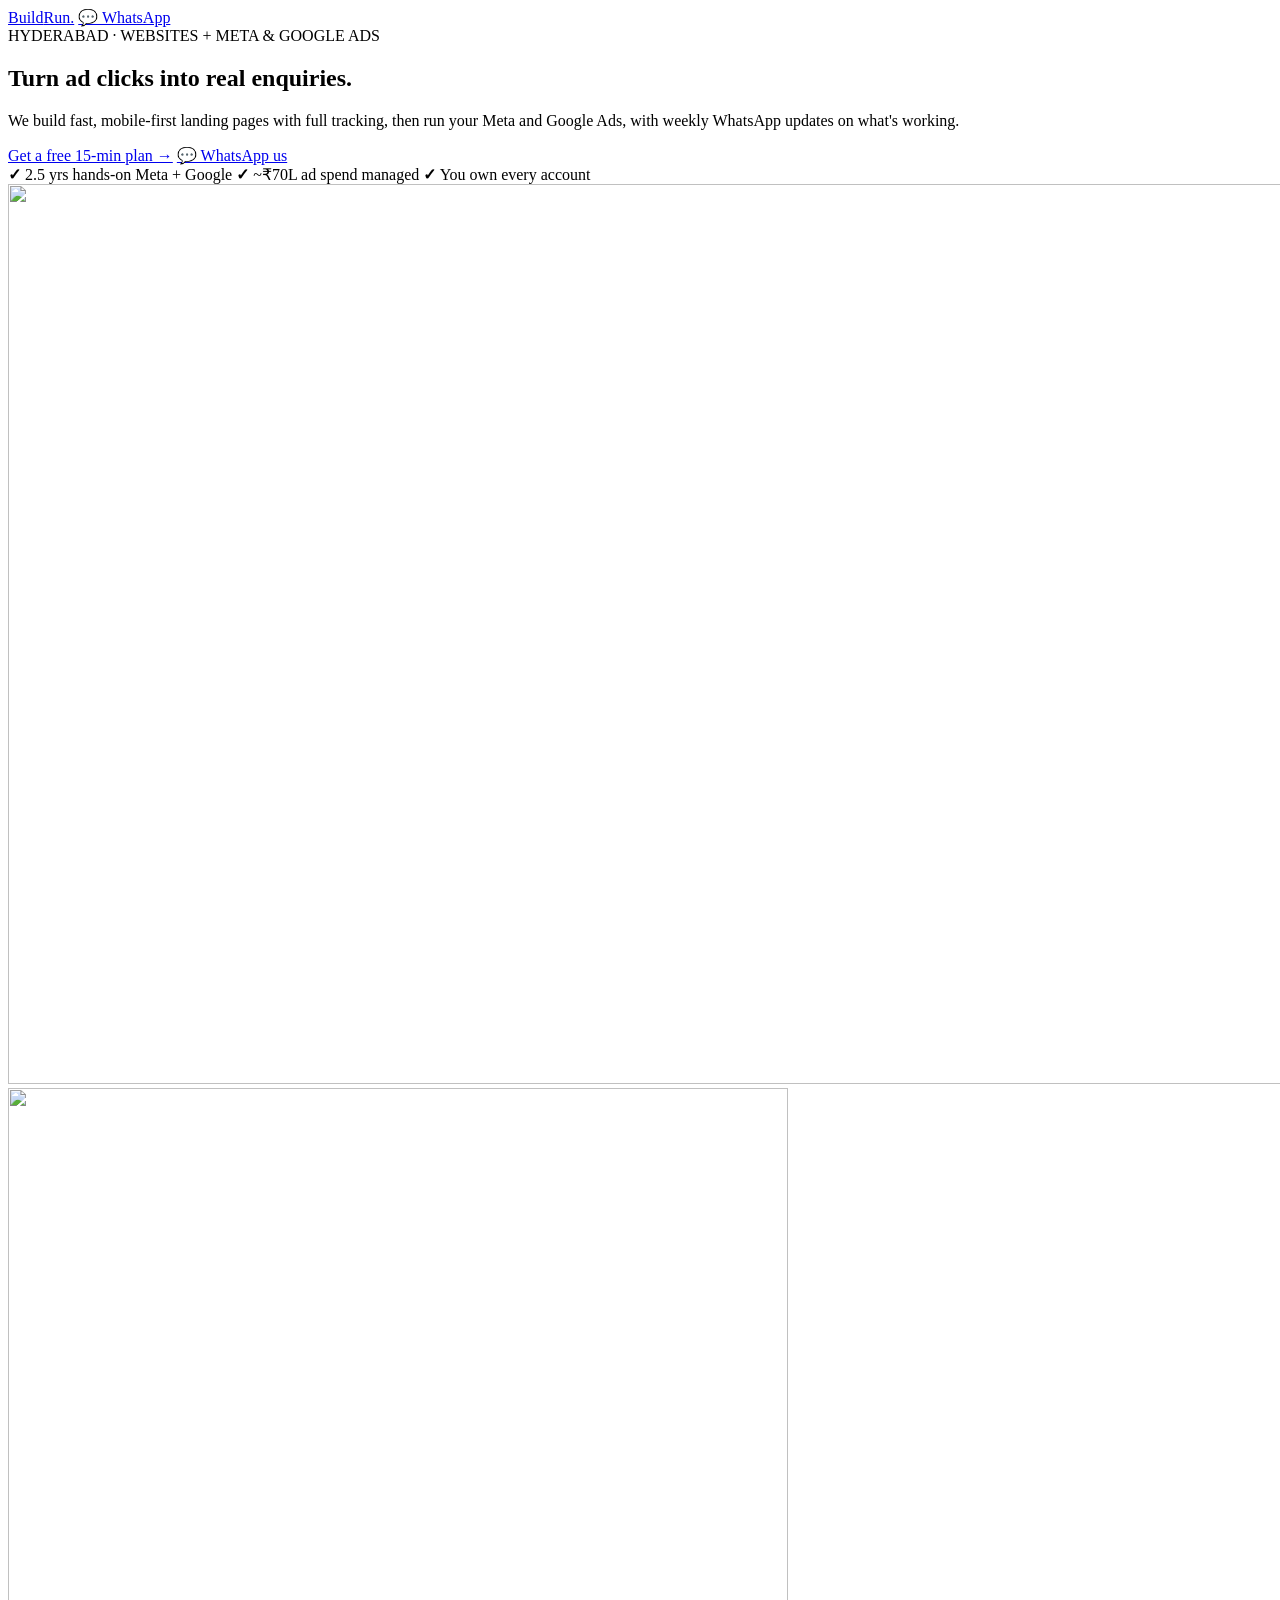
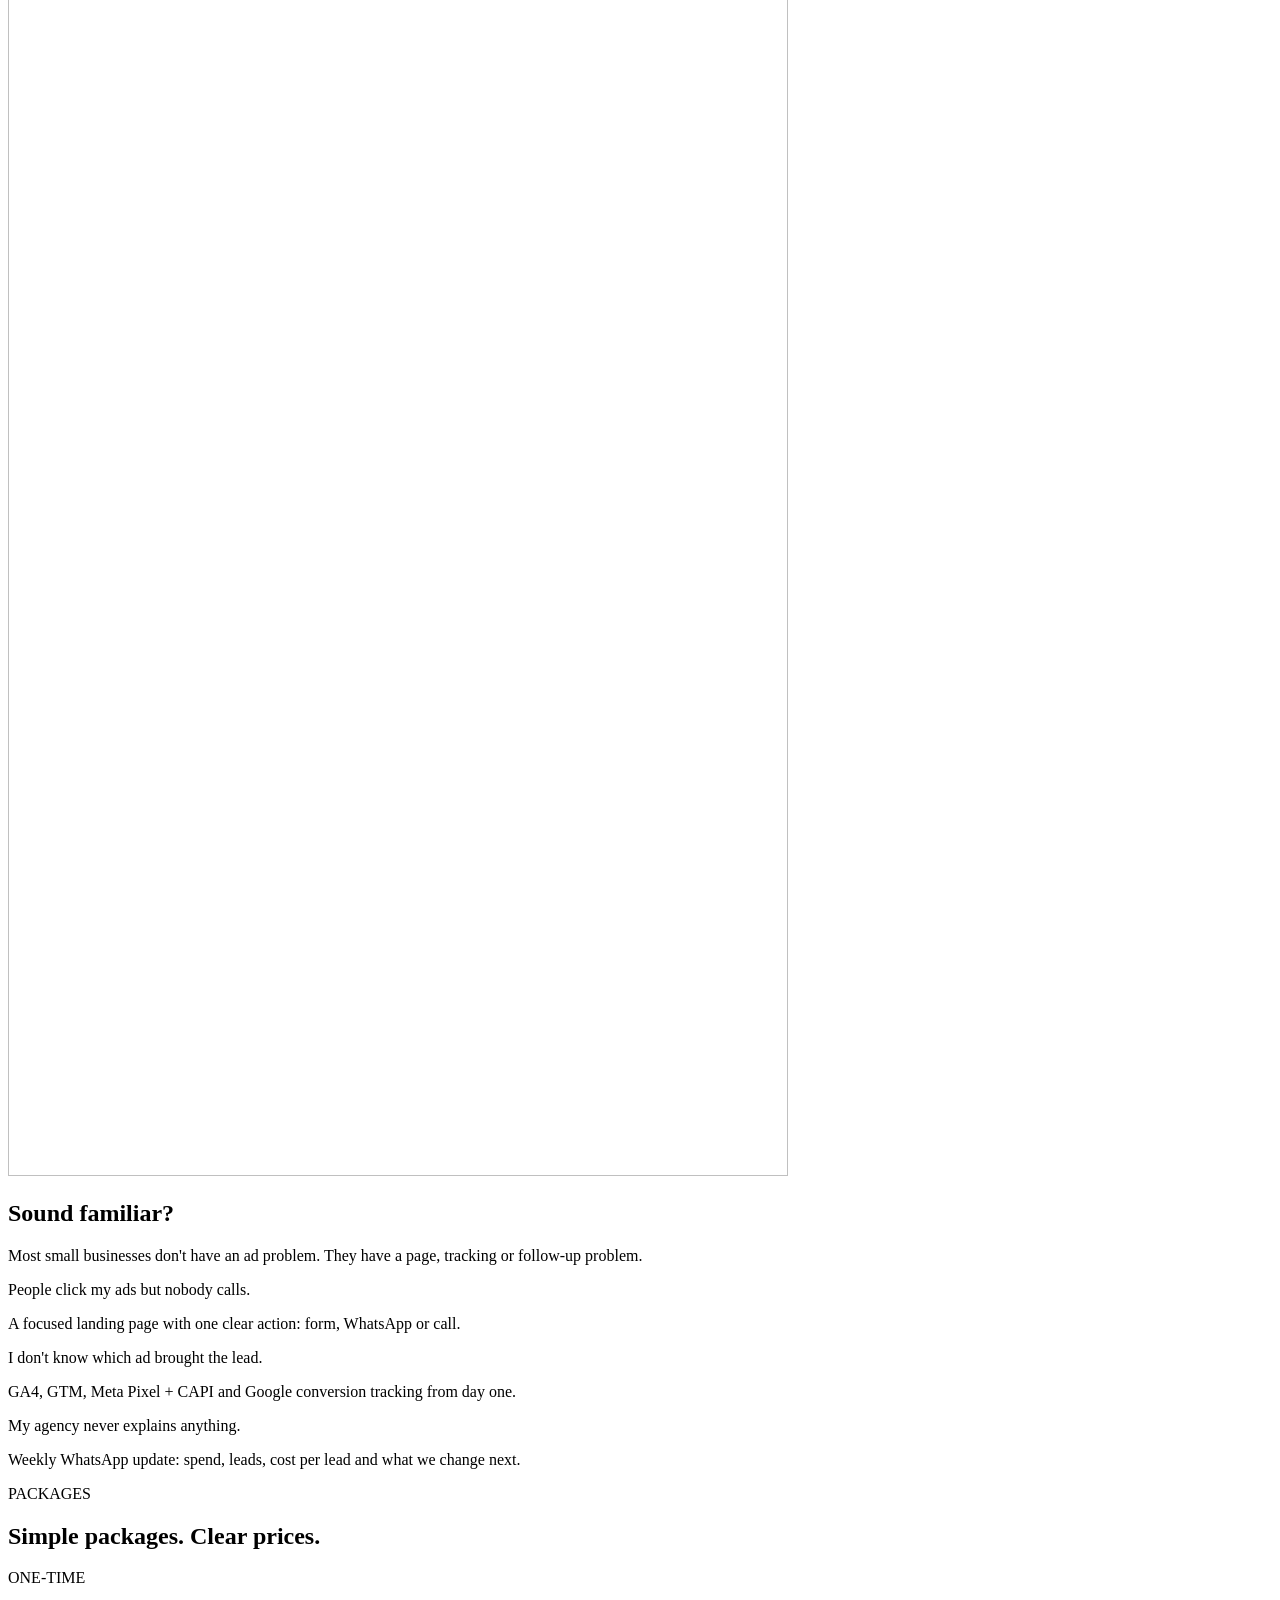
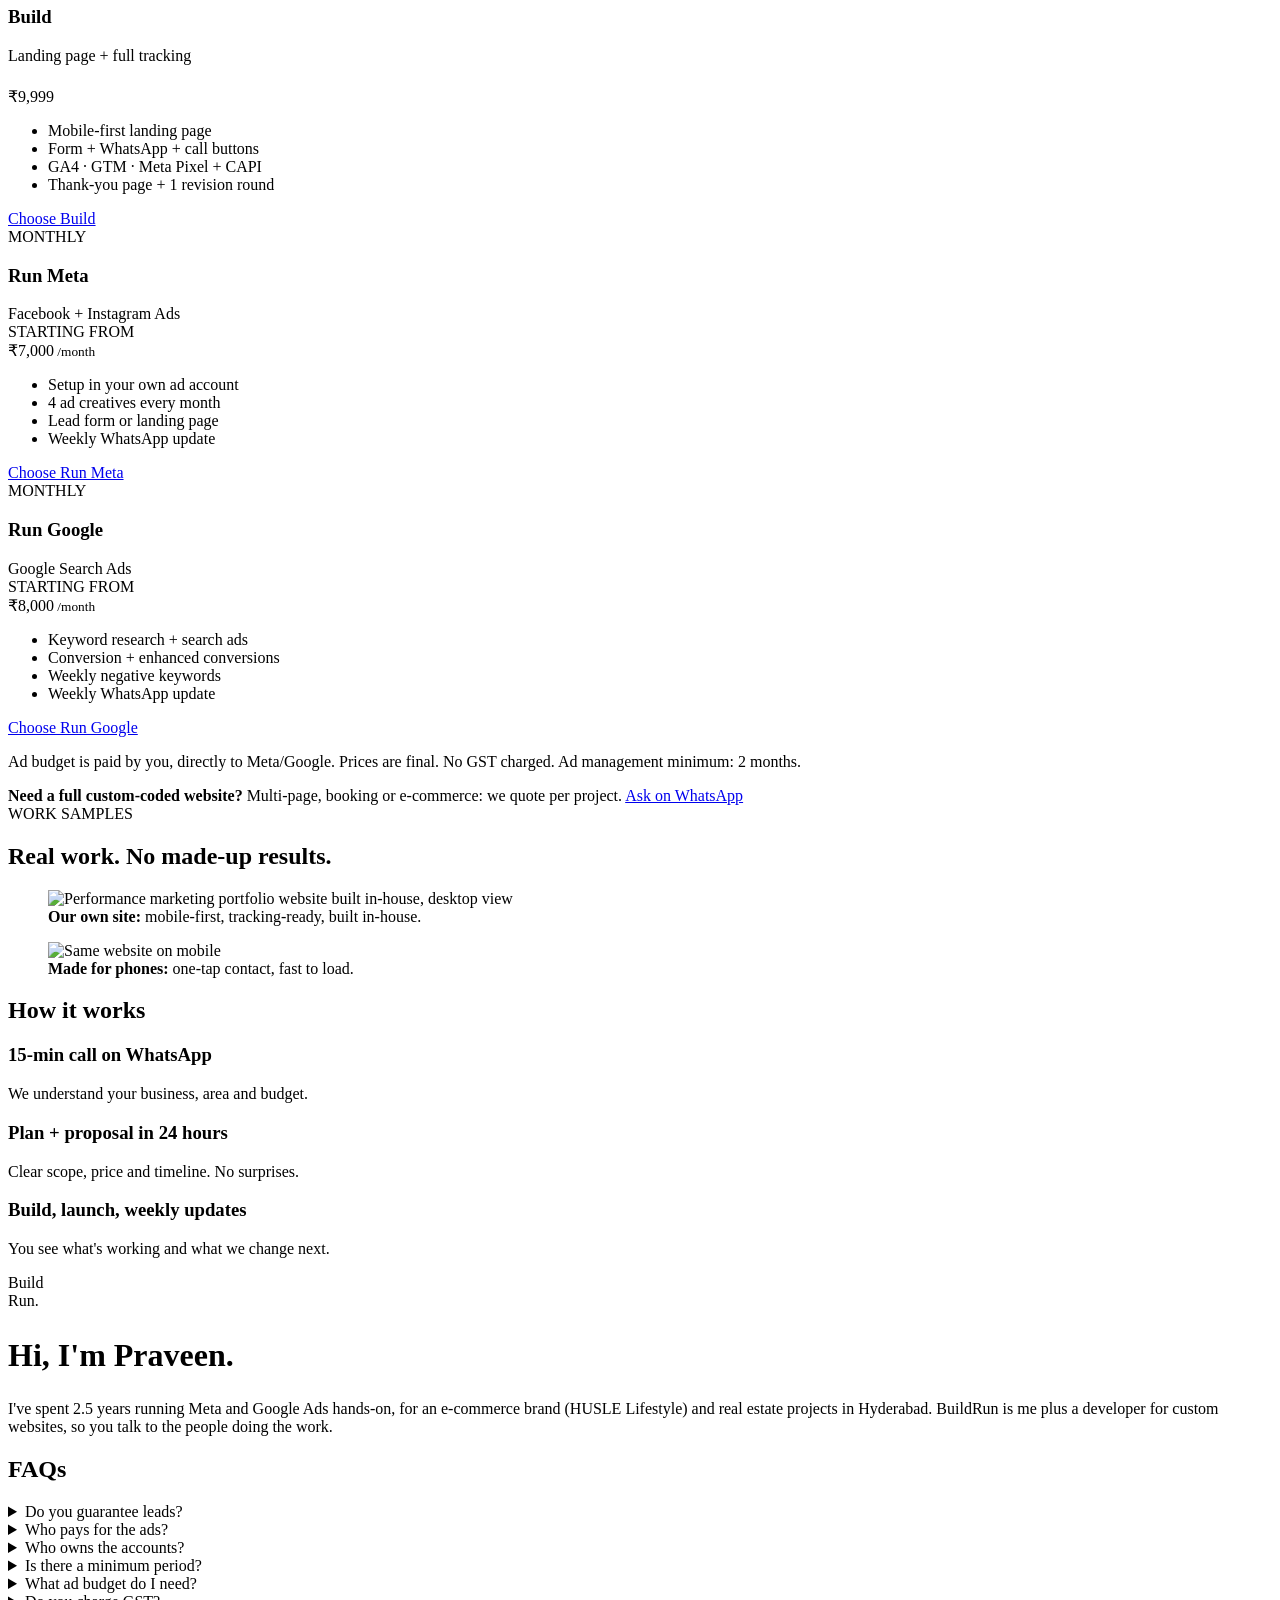
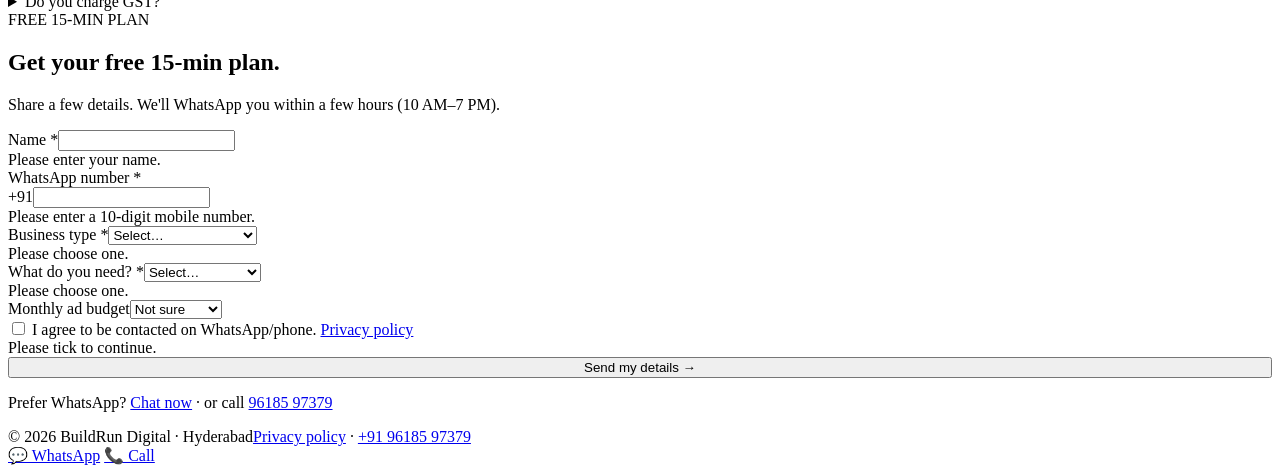
==== index.html @ 20721e87 "Add files via upload" ====
<!doctype html>
<html lang="en">
<head>
<meta charset="utf-8">
<meta name="viewport" content="width=device-width,initial-scale=1">
<title>BuildRun Digital | Landing Pages + Meta & Google Ads, Hyderabad</title>
<meta name="description" content="BuildRun Digital builds fast, mobile-first landing pages with full tracking and runs Meta & Google Ads for Hyderabad businesses. Clear prices, weekly WhatsApp updates.">
<link rel="canonical" href="https://buildrundigital.in/">
<meta property="og:title" content="BuildRun Digital: Turn ad clicks into real enquiries">
<meta property="og:description" content="Landing pages + Meta & Google Ads for Hyderabad businesses. Build ₹9,999 · Run Meta from ₹7,000/mo · Run Google from ₹8,000/mo.">
<meta property="og:image" content="https://buildrundigital.in/assets/og.jpg">
<meta property="og:type" content="website">
<link rel="icon" href="assets/icon-192.png">
<link rel="preconnect" href="https://fonts.googleapis.com"><link rel="preconnect" href="https://fonts.gstatic.com" crossorigin>
<link href="https://fonts.googleapis.com/css2?family=Archivo+Black&family=Inter:wght@400;500;600;700;800&display=swap" rel="stylesheet">
<link rel="stylesheet" href="assets/style.css">
<!-- STEP G: Google Tag Manager goes here (replace GTM-XXXXXXX) -->
<!--
<script>(function(w,d,s,l,i){w[l]=w[l]||[];w[l].push({'gtm.start':new Date().getTime(),event:'gtm.js'});var f=d.getElementsByTagName(s)[0],j=d.createElement(s),dl=l!='dataLayer'?'&l='+l:'';j.async=true;j.src='https://www.googletagmanager.com/gtm.js?id='+i+dl;f.parentNode.insertBefore(j,f);})(window,document,'script','dataLayer','GTM-XXXXXXX');</script>
-->
</head>
<body>
<!-- STEP G: GTM noscript goes here -->

<header><div class="wrap">
 <a class="logo" href="#top">Build<span>Run.</span></a>
 <a class="btn btn-wa btn-sm js-wa" data-loc="header" href="https://wa.me/919618597379?text=Hi%20BuildRun%2C%20I%27d%20like%20a%20free%2015-min%20plan%20for%20my%20business." target="_blank" rel="noopener">💬 WhatsApp</a>
</div></header>

<main id="top">
<!-- 1. HERO -->
<section class="hero"><div class="wrap hero-grid">
 <div>
  <span class="tag">HYDERABAD · WEBSITES + META &amp; GOOGLE ADS</span>
  <h1>Turn ad clicks into <span class="lime">real enquiries.</span></h1>
  <p class="lead">We build fast, mobile-first landing pages with full tracking, then run your Meta and Google Ads, with weekly WhatsApp updates on what's working.</p>
  <div class="ctas">
   <a class="btn btn-lime" href="#enquire">Get a free 15-min plan →</a>
   <a class="btn btn-wa js-wa" data-loc="hero" href="https://wa.me/919618597379?text=Hi%20BuildRun%2C%20I%27d%20like%20a%20free%2015-min%20plan%20for%20my%20business." target="_blank" rel="noopener">💬 WhatsApp us</a>
  </div>
  <div class="chips">
   <span class="chip"><b>✓</b> 2.5 yrs hands-on Meta + Google</span>
   <span class="chip"><b>✓</b> ~₹70L ad spend managed</span>
   <span class="chip"><b>✓</b> You own every account</span>
  </div>
 </div>
 <div class="mock" aria-hidden="true">
  <div class="laptop"><img src="assets/work-site-desktop.jpg" alt="" width="1440" height="900"></div><div class="base"></div>
  <div class="phone"><img src="assets/work-site-mobile.jpg" alt="" width="780" height="1688"></div>
 </div>
</div></section>

<!-- 2. PROBLEM → FIX -->
<section><div class="wrap">
 <h2>Sound familiar?</h2>
 <p class="lead">Most small businesses don't have an ad problem. They have a page, tracking or follow-up problem.</p>
 <div class="grid3">
  <div class="card"><p class="prob">People click my ads but nobody calls.</p><p class="fix">A focused landing page with one clear action: form, WhatsApp or call.</p></div>
  <div class="card"><p class="prob">I don't know which ad brought the lead.</p><p class="fix">GA4, GTM, Meta Pixel + CAPI and Google conversion tracking from day one.</p></div>
  <div class="card"><p class="prob">My agency never explains anything.</p><p class="fix">Weekly WhatsApp update: spend, leads, cost per lead and what we change next.</p></div>
 </div>
</div></section>

<!-- 3. PACKAGES -->
<section id="packages"><div class="wrap">
 <span class="tag">PACKAGES</span>
 <h2>Simple packages. <span class="lime">Clear prices.</span></h2>
 <div class="grid3">
  <div class="card pkg">
   <span class="k">ONE-TIME</span><h3>Build</h3><span class="sub">Landing page + full tracking</span>
   <div class="price" style="margin-top:22px">₹9,999</div>
   <ul><li>Mobile-first landing page</li><li>Form + WhatsApp + call buttons</li><li>GA4 · GTM · Meta Pixel + CAPI</li><li>Thank-you page + 1 revision round</li></ul>
   <a class="btn btn-ghost js-pick" data-service="Build" href="#enquire">Choose Build</a>
  </div>
  <div class="card pkg hot">
   <span class="k">MONTHLY</span><h3>Run Meta</h3><span class="sub">Facebook + Instagram Ads</span>
   <div class="from">STARTING FROM</div><div class="price">₹7,000<small> /month</small></div>
   <ul><li>Setup in your own ad account</li><li>4 ad creatives every month</li><li>Lead form or landing page</li><li>Weekly WhatsApp update</li></ul>
   <a class="btn btn-lime js-pick" data-service="Run Meta" href="#enquire">Choose Run Meta</a>
  </div>
  <div class="card pkg g">
   <span class="k">MONTHLY</span><h3>Run Google</h3><span class="sub">Google Search Ads</span>
   <div class="from">STARTING FROM</div><div class="price">₹8,000<small> /month</small></div>
   <ul><li>Keyword research + search ads</li><li>Conversion + enhanced conversions</li><li>Weekly negative keywords</li><li>Weekly WhatsApp update</li></ul>
   <a class="btn btn-ghost js-pick" data-service="Run Google" href="#enquire">Choose Run Google</a>
  </div>
 </div>
 <p class="note">Ad budget is paid by you, directly to Meta/Google. Prices are final. No GST charged. Ad management minimum: 2 months.</p>
 <div class="custom"><span><b>Need a full custom-coded website?</b> Multi-page, booking or e-commerce: we quote per project.</span>
  <a class="btn btn-ghost btn-sm js-wa" data-loc="custom" href="https://wa.me/919618597379?text=Hi%20BuildRun%2C%20I%20need%20a%20quote%20for%20a%20custom%20website." target="_blank" rel="noopener">Ask on WhatsApp</a></div>
</div></section>

<!-- 4. WORK -->
<section id="work"><div class="wrap">
 <span class="tag">WORK SAMPLES</span>
 <h2>Real work. <span class="lime">No made-up results.</span></h2>
 <div class="work">
  <figure><img src="assets/work-site-desktop.jpg" alt="Performance marketing portfolio website built in-house, desktop view" width="1440" height="900" loading="lazy"><figcaption><b>Our own site:</b> mobile-first, tracking-ready, built in-house.</figcaption></figure>
  <figure><img src="assets/work-site-mobile.jpg" alt="Same website on mobile" width="780" height="1688" loading="lazy" style="max-height:520px;object-fit:cover;object-position:top"><figcaption><b>Made for phones:</b> one-tap contact, fast to load.</figcaption></figure>
 </div>
 <!-- ADD LATER: friend's website mockups + redacted HUSLE / real estate ad screenshots -->
</div></section>

<!-- 5. HOW IT WORKS -->
<section><div class="wrap">
 <h2>How it works</h2>
 <div class="steps">
  <div class="step"><h3>15-min call on WhatsApp</h3><p>We understand your business, area and budget.</p></div>
  <div class="step"><h3>Plan + proposal in 24 hours</h3><p>Clear scope, price and timeline. No surprises.</p></div>
  <div class="step"><h3>Build, launch, weekly updates</h3><p>You see what's working and what we change next.</p></div>
 </div>
</div></section>

<!-- 6. ABOUT -->
<section><div class="wrap about">
 <div class="avatar">Build<br><span>Run.</span></div><!-- REPLACE with founder photo when ready -->
 <div>
  <h2 style="font-size:32px">Hi, I'm Praveen.</h2>
  <p class="lead">I've spent 2.5 years running Meta and Google Ads hands-on, for an e-commerce brand (HUSLE Lifestyle) and real estate projects in Hyderabad. BuildRun is me plus a developer for custom websites, so you talk to the people doing the work.</p>
 </div>
</div></section>

<!-- 7. FAQ -->
<section id="faq"><div class="wrap" style="max-width:820px">
 <h2>FAQs</h2>
 <details><summary>Do you guarantee leads?</summary><p>No. Nobody honestly can. We set things up properly, test, and show you real numbers every week.</p></details>
 <details><summary>Who pays for the ads?</summary><p>You pay Meta/Google directly from your own ad account. Our fee is separate.</p></details>
 <details><summary>Who owns the accounts?</summary><p>You do: the ad account, pixel, GA4 and domain. We get partner access only.</p></details>
 <details><summary>Is there a minimum period?</summary><p>2 months for ad management. The first 2–3 weeks are a learning and testing phase.</p></details>
 <details><summary>What ad budget do I need?</summary><p>A suggested starting point is ₹15,000/month for Meta and ₹20,000/month for Google. We'll suggest a budget for your area on the call.</p></details>
 <details><summary>Do you charge GST?</summary><p>No. Prices are final.</p></details>
</div></section>

<!-- 8. FORM -->
<section id="enquire"><div class="wrap formwrap">
 <div>
  <span class="tag">FREE 15-MIN PLAN</span>
  <h2>Get your free <span class="lime">15-min plan.</span></h2>
  <p class="lead">Share a few details. We'll WhatsApp you within a few hours (10 AM–7 PM).</p>
 </div>
 <form class="formbox" id="leadForm" novalidate>
  <div class="fg"><label for="name">Name *</label><input id="name" name="name" autocomplete="name" required><div class="err">Please enter your name.</div></div>
  <div class="fg"><label for="phone">WhatsApp number *</label><div class="ph"><span>+91</span><input id="phone" name="phone" inputmode="numeric" autocomplete="tel-national" maxlength="10" required></div><div class="err">Please enter a 10-digit mobile number.</div></div>
  <div class="fg"><label for="business">Business type *</label><select id="business" name="business" required>
   <option value="">Select…</option><option>Real estate</option><option>Clinic / Healthcare</option><option>Restaurant / Café</option><option>Education / Coaching</option><option>Salon / Spa</option><option>Retail / E-commerce</option><option>Other</option></select><div class="err">Please choose one.</div></div>
  <div class="fg"><label for="service">What do you need? *</label><select id="service" name="service" required>
   <option value="">Select…</option><option>Build</option><option>Run Meta</option><option>Run Google</option><option>Custom website</option><option>Not sure</option></select><div class="err">Please choose one.</div></div>
  <div class="fg"><label for="budget">Monthly ad budget</label><select id="budget" name="budget">
   <option>Not sure</option><option>Under ₹15k</option><option>₹15k–30k</option><option>₹30k+</option></select></div>
  <div class="fg"><label class="consent"><input type="checkbox" id="consent" name="consent" required> I agree to be contacted on WhatsApp/phone. <a href="privacy-policy/">Privacy policy</a></label><div class="err">Please tick to continue.</div></div>
  <input type="hidden" name="utm_source"><input type="hidden" name="utm_medium"><input type="hidden" name="utm_campaign"><input type="hidden" name="utm_content"><input type="hidden" name="utm_term"><input type="hidden" name="gclid"><input type="hidden" name="fbclid"><input type="hidden" name="page">
  <input type="text" name="website" tabindex="-1" autocomplete="off" style="position:absolute;left:-9999px" aria-hidden="true"><!-- spam trap -->
  <button class="btn btn-lime" type="submit" style="width:100%">Send my details →</button>
  <p class="alt">Prefer WhatsApp? <a class="js-wa" data-loc="form" href="https://wa.me/919618597379?text=Hi%20BuildRun%2C%20I%27d%20like%20a%20free%2015-min%20plan%20for%20my%20business." target="_blank" rel="noopener">Chat now</a> · or call <a class="js-call" data-loc="form" href="tel:+919618597379">96185 97379</a></p>
 </form>
</div></section>
</main>

<footer><div class="wrap"><span>© 2026 BuildRun Digital · Hyderabad</span><span><a href="privacy-policy/">Privacy policy</a> · <a class="js-call" data-loc="footer" href="tel:+919618597379">+91 96185 97379</a></span></div></footer>

<div class="mbar">
 <a class="btn btn-wa js-wa" data-loc="sticky" href="https://wa.me/919618597379?text=Hi%20BuildRun%2C%20I%27d%20like%20a%20free%2015-min%20plan%20for%20my%20business." target="_blank" rel="noopener">💬 WhatsApp</a>
 <a class="btn btn-lime js-call" data-loc="sticky" href="tel:+919618597379">📞 Call</a>
</div>

<script>
// Paste the Google Apps Script web app URL here (see SETUP.md, part 2)
window.LEAD_ENDPOINT = "https://script.google.com/macros/s/AKfycbw1TQQOhSPXtGVyYWQDcDoe4ScrxAh5ZcqU63MBVeZ1H2usxKY_GWOc2KyDvNOVzh86ZQ/exec";
</script>
<script src="assets/main.js"></script>
</body>
</html>
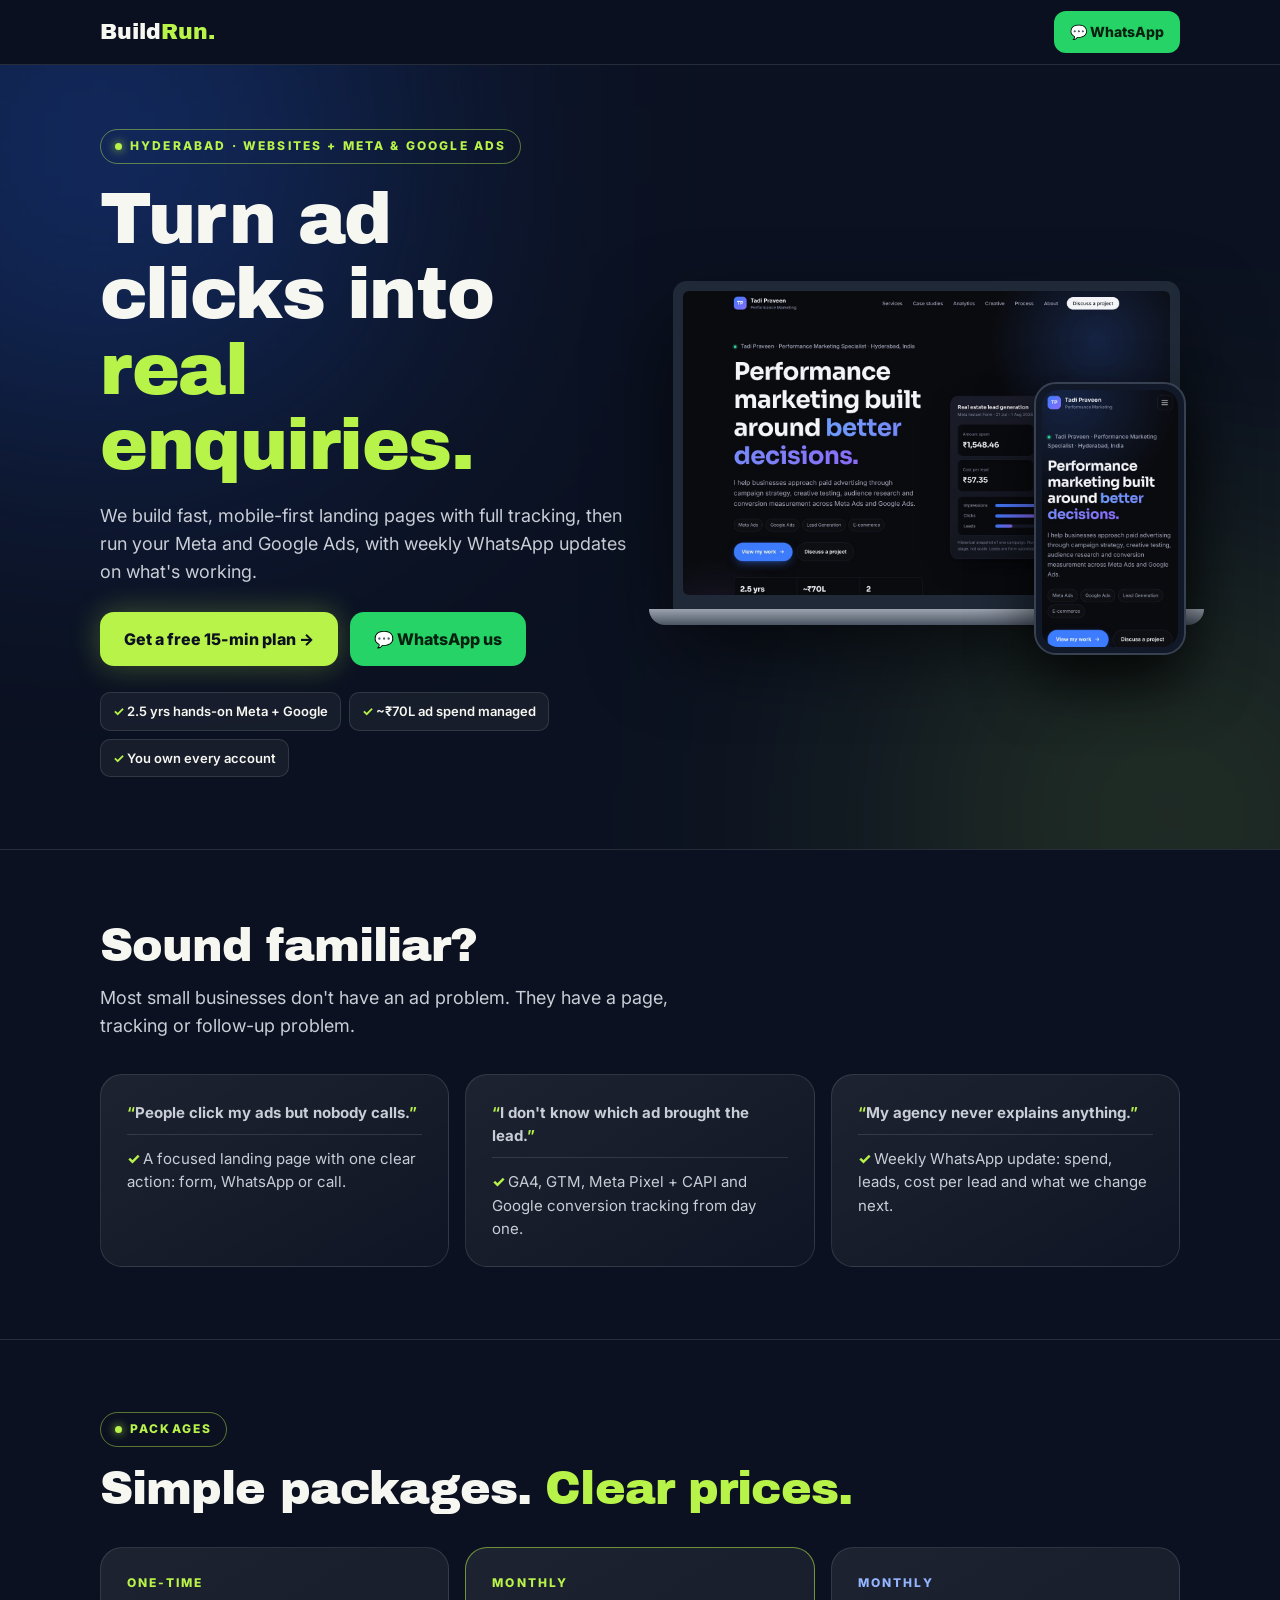
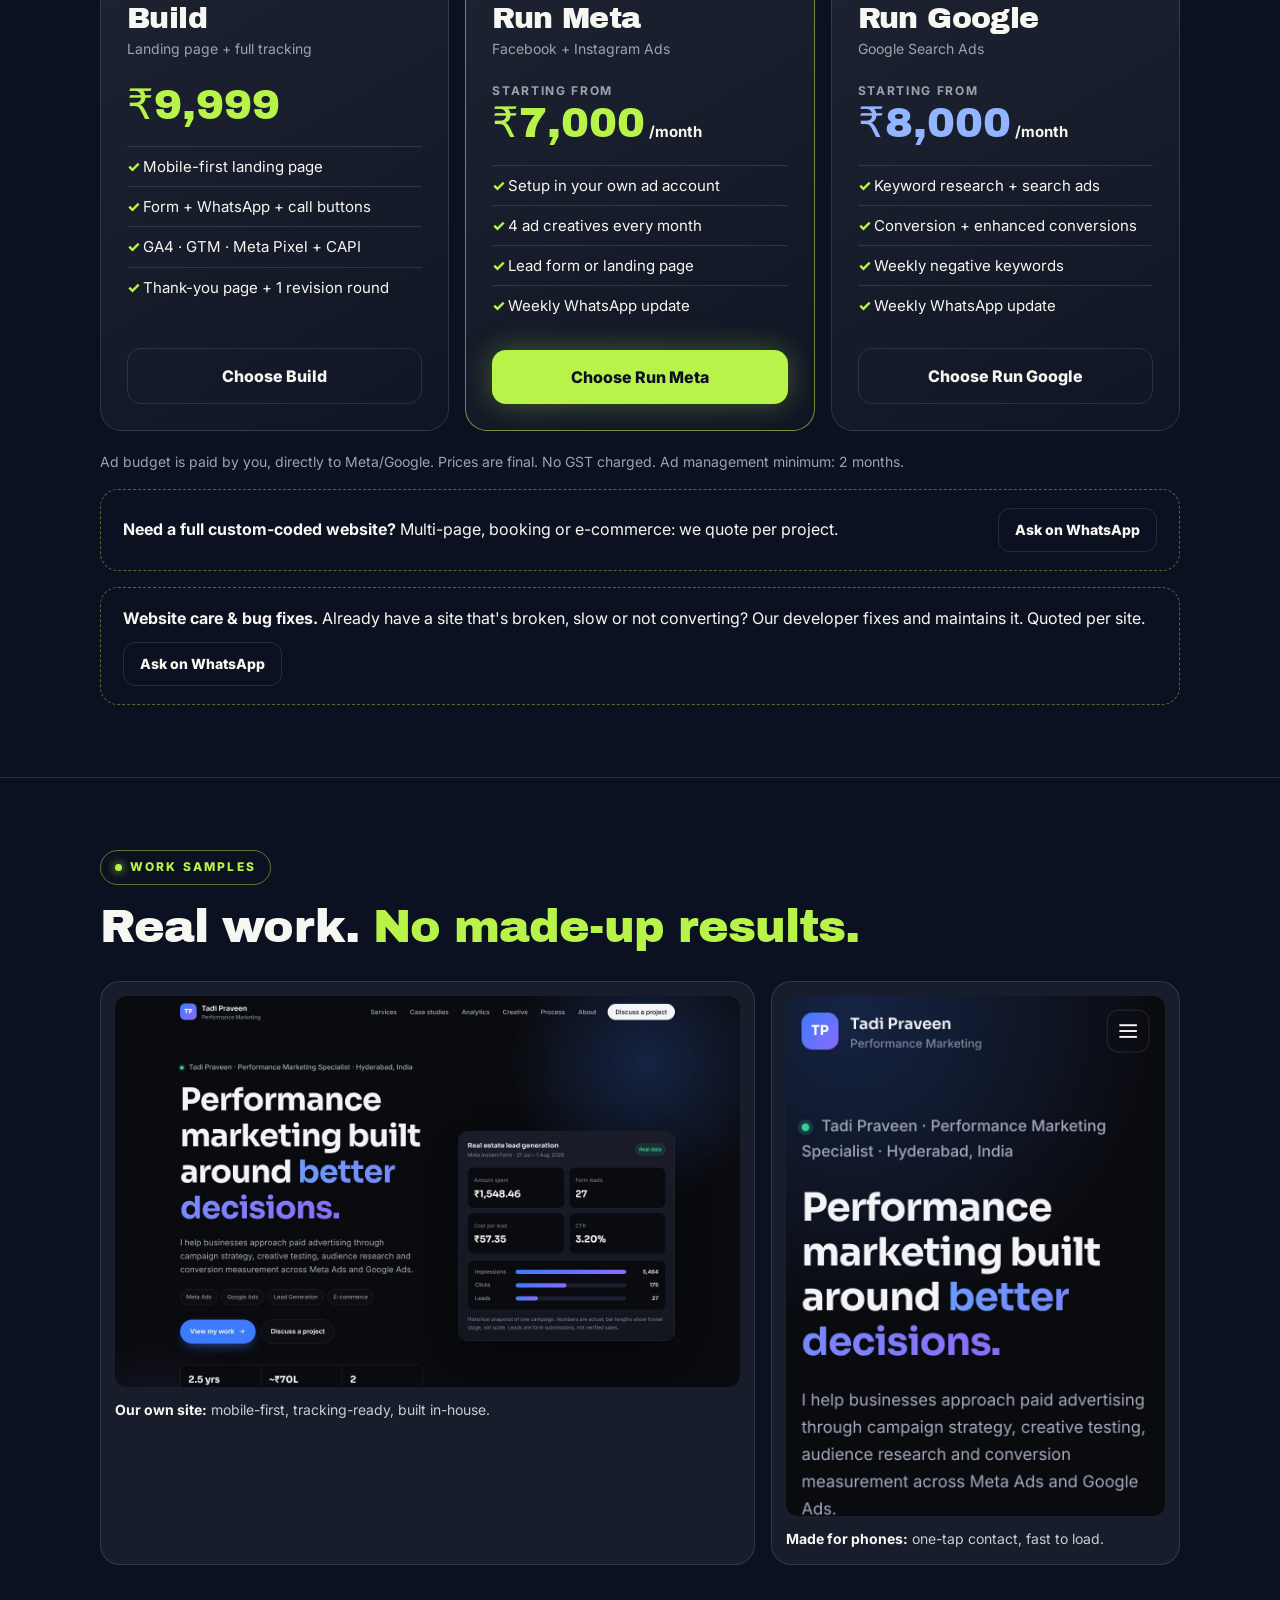
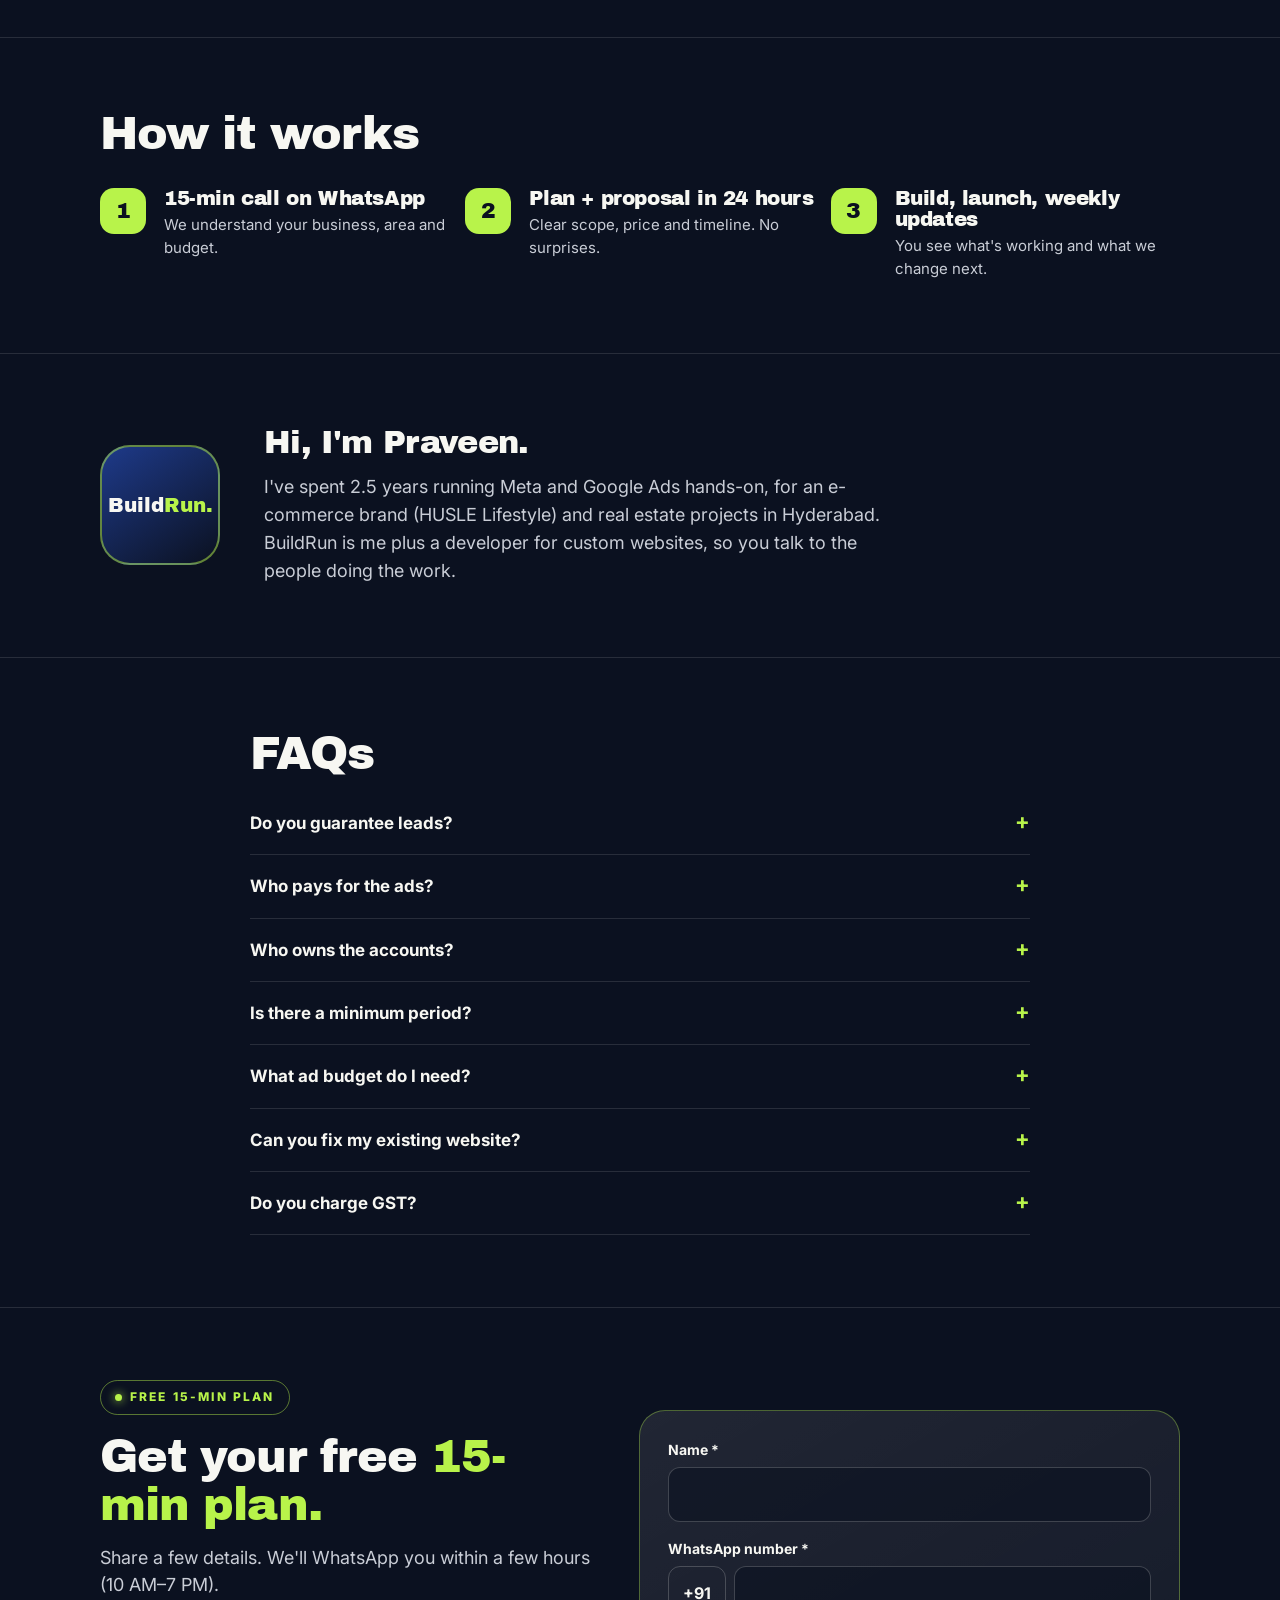
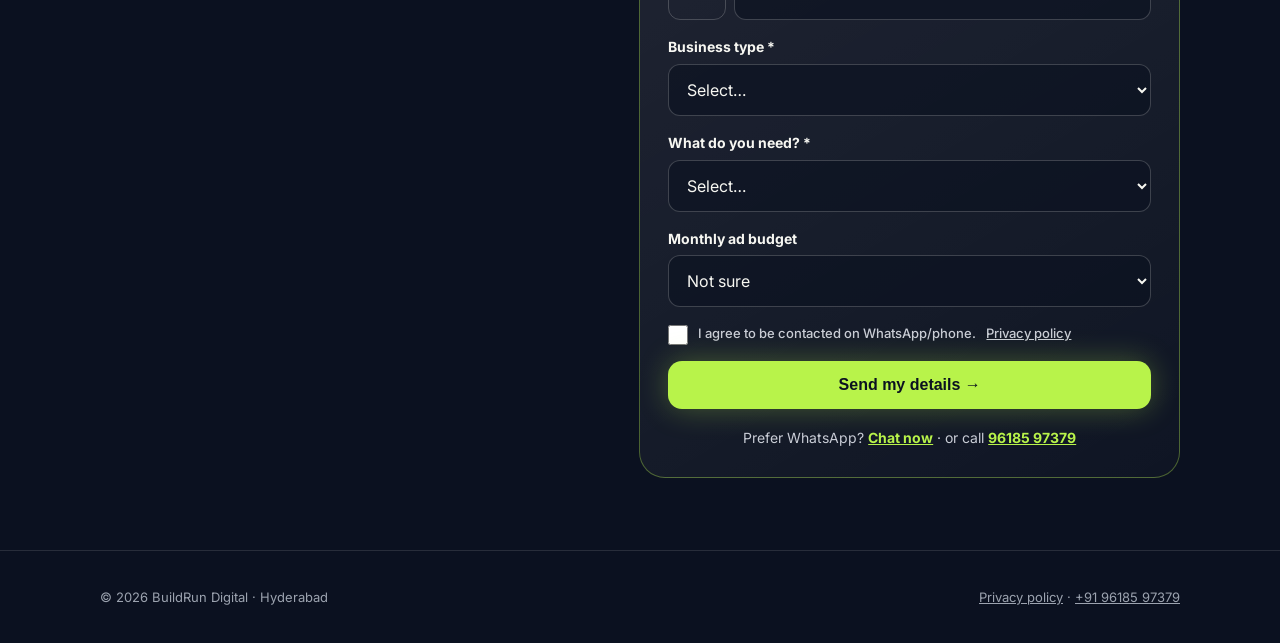
==== commit 237a1ed9: "Add website care & bug fixes service Co-Authored-By: Claude Opus 5.5 <noreply@anthropic.com> Claude-" ====
--- a/index.html
+++ b/index.html
@@ -88,6 +88,8 @@
  <p class="note">Ad budget is paid by you, directly to Meta/Google. Prices are final. No GST charged. Ad management minimum: 2 months.</p>
  <div class="custom"><span><b>Need a full custom-coded website?</b> Multi-page, booking or e-commerce: we quote per project.</span>
   <a class="btn btn-ghost btn-sm js-wa" data-loc="custom" href="https://wa.me/919618597379?text=Hi%20BuildRun%2C%20I%20need%20a%20quote%20for%20a%20custom%20website." target="_blank" rel="noopener">Ask on WhatsApp</a></div>
+ <div class="custom"><span><b>Website care &amp; bug fixes.</b> Already have a site that's broken, slow or not converting? Our developer fixes and maintains it. Quoted per site.</span>
+  <a class="btn btn-ghost btn-sm js-wa" data-loc="website_care" href="https://wa.me/919618597379?text=Hi%20BuildRun%2C%20I%20need%20help%20fixing%20my%20website." target="_blank" rel="noopener">Ask on WhatsApp</a></div>
 </div></section>
 
 <!-- 4. WORK -->
@@ -128,6 +130,7 @@
  <details><summary>Who owns the accounts?</summary><p>You do: the ad account, pixel, GA4 and domain. We get partner access only.</p></details>
  <details><summary>Is there a minimum period?</summary><p>2 months for ad management. The first 2–3 weeks are a learning and testing phase.</p></details>
  <details><summary>What ad budget do I need?</summary><p>A suggested starting point is ₹15,000/month for Meta and ₹20,000/month for Google. We'll suggest a budget for your area on the call.</p></details>
+ <details><summary>Can you fix my existing website?</summary><p>Yes. Our developer handles bug fixes and ongoing maintenance, including for an e-commerce store we work with. Share your site link on WhatsApp and we'll quote.</p></details>
  <details><summary>Do you charge GST?</summary><p>No. Prices are final.</p></details>
 </div></section>
 
@@ -144,7 +147,7 @@
   <div class="fg"><label for="business">Business type *</label><select id="business" name="business" required>
    <option value="">Select…</option><option>Real estate</option><option>Clinic / Healthcare</option><option>Restaurant / Café</option><option>Education / Coaching</option><option>Salon / Spa</option><option>Retail / E-commerce</option><option>Other</option></select><div class="err">Please choose one.</div></div>
   <div class="fg"><label for="service">What do you need? *</label><select id="service" name="service" required>
-   <option value="">Select…</option><option>Build</option><option>Run Meta</option><option>Run Google</option><option>Custom website</option><option>Not sure</option></select><div class="err">Please choose one.</div></div>
+   <option value="">Select…</option><option>Build</option><option>Run Meta</option><option>Run Google</option><option>Custom website</option><option>Website care / bug fixes</option><option>Not sure</option></select><div class="err">Please choose one.</div></div>
   <div class="fg"><label for="budget">Monthly ad budget</label><select id="budget" name="budget">
    <option>Not sure</option><option>Under ₹15k</option><option>₹15k–30k</option><option>₹30k+</option></select></div>
   <div class="fg"><label class="consent"><input type="checkbox" id="consent" name="consent" required> I agree to be contacted on WhatsApp/phone. <a href="privacy-policy/">Privacy policy</a></label><div class="err">Please tick to continue.</div></div>
--- a/assets/style.css
+++ b/assets/style.css
@@ -0,0 +1,116 @@
+:root{--ink:#0B1120;--ink2:#111827;--lime:#B8F34A;--blue:#2563EB;--off:#F7F7F2;--mut:#9CA3AF;--line:rgba(247,247,242,.12);--card:rgba(255,255,255,.05)}
+*{margin:0;padding:0;box-sizing:border-box}
+html{scroll-behavior:smooth}
+body{font-family:Inter,system-ui,sans-serif;background:var(--ink);color:var(--off);line-height:1.55;-webkit-font-smoothing:antialiased}
+a{color:inherit}
+img{max-width:100%;height:auto;display:block}
+.wrap{max-width:1120px;margin:0 auto;padding:0 20px}
+h1,h2,h3{font-family:'Archivo Black',Inter,sans-serif;letter-spacing:-.02em;line-height:1.05;font-weight:400}
+h2{font-size:clamp(30px,5vw,46px);margin-bottom:14px}
+.lead{color:#C9CDD6;font-size:18px;max-width:640px}
+.lime{color:var(--lime)}
+section{padding:72px 0;border-top:1px solid var(--line)}
+.tag{display:inline-flex;align-items:center;gap:8px;font-size:12px;font-weight:800;letter-spacing:.18em;color:var(--lime);border:1.5px solid rgba(184,243,74,.45);padding:7px 14px;border-radius:40px;margin-bottom:18px}
+.tag:before{content:"";width:7px;height:7px;border-radius:50%;background:var(--lime);box-shadow:0 0 10px var(--lime)}
+/* header */
+header{position:sticky;top:0;z-index:20;background:rgba(11,17,32,.85);backdrop-filter:blur(12px);border-bottom:1px solid var(--line)}
+header .wrap{display:flex;justify-content:space-between;align-items:center;height:64px}
+.logo{font-family:'Archivo Black';font-size:22px;text-decoration:none}.logo span{color:var(--lime)}
+/* buttons */
+.btn{display:inline-flex;align-items:center;justify-content:center;gap:8px;font-weight:800;font-size:16px;padding:15px 24px;border-radius:14px;text-decoration:none;border:0;cursor:pointer;transition:transform .15s}
+.btn:hover{transform:translateY(-2px)}
+.btn-lime{background:var(--lime);color:var(--ink);box-shadow:0 0 30px rgba(184,243,74,.3)}
+.btn-wa{background:#25D366;color:#06210f}
+.btn-ghost{background:transparent;color:var(--off);border:1.5px solid var(--line)}
+.btn-sm{padding:10px 16px;font-size:14px;border-radius:12px}
+/* hero */
+.hero{padding:64px 0 72px;border:0;position:relative;overflow:hidden}
+.hero:before{content:"";position:absolute;width:520px;height:520px;left:-160px;top:-180px;background:var(--blue);filter:blur(140px);opacity:.35;z-index:-1}
+.hero:after{content:"";position:absolute;width:460px;height:460px;right:-120px;bottom:-200px;background:var(--lime);filter:blur(150px);opacity:.18;z-index:-1}
+.hero-grid{display:grid;gap:40px;align-items:center}
+.hero h1{font-size:clamp(40px,8vw,72px)}
+.hero .lead{margin:18px 0 26px}
+.ctas{display:flex;flex-wrap:wrap;gap:12px}
+.chips{display:flex;flex-wrap:wrap;gap:8px;margin-top:26px}
+.chip{font-size:13px;font-weight:600;padding:8px 12px;border-radius:10px;background:var(--card);border:1px solid var(--line)}
+.chip b{color:var(--lime)}
+.mock{position:relative}
+.laptop{border-radius:14px 14px 0 0;background:#1F2937;padding:10px 10px 14px;box-shadow:0 40px 80px rgba(0,0,0,.6)}
+.laptop img{border-radius:6px}
+.base{height:16px;background:linear-gradient(#9CA3AF,#4B5563);border-radius:0 0 18px 18px;margin:0 -24px}
+.phone{position:absolute;right:-6px;bottom:-30px;width:30%;border-radius:22px;background:#111827;padding:6px;border:2px solid #374151;box-shadow:0 30px 60px rgba(0,0,0,.7)}
+.phone img{border-radius:16px;aspect-ratio:9/17;object-fit:cover;object-position:top}
+/* cards */
+.grid3{display:grid;gap:16px;margin-top:34px}
+.card{background:linear-gradient(150deg,rgba(255,255,255,.08),rgba(255,255,255,.02));border:1px solid var(--line);border-radius:22px;padding:26px}
+.card h3{font-size:22px;margin-bottom:8px}
+.card p{color:#C9CDD6;font-size:15px}
+.prob{font-weight:700;font-size:17px;margin-bottom:10px}
+.prob:before{content:"“";color:var(--lime)}
+.prob:after{content:"”";color:var(--lime)}
+.fix{font-size:15px;color:#C9CDD6;border-top:1px solid var(--line);padding-top:12px}
+.fix:before{content:"✓ ";color:var(--lime);font-weight:800}
+/* packages */
+.pkg{display:flex;flex-direction:column}
+.pkg .k{font-size:12px;font-weight:800;letter-spacing:.18em;color:var(--lime)}
+.pkg h3{font-size:30px;margin:10px 0 4px}
+.pkg .sub{color:var(--mut);font-size:14px}
+.pkg .from{font-size:12px;font-weight:700;letter-spacing:.14em;color:var(--mut);margin-top:22px}
+.pkg .price{font-family:'Archivo Black';font-size:42px;color:var(--lime);line-height:1.1}
+.pkg .price small{font-family:Inter;font-weight:700;font-size:15px;color:var(--off)}
+.pkg ul{list-style:none;margin:18px 0 22px;flex:1}
+.pkg li{font-size:15px;padding:8px 0;border-top:1px solid var(--line)}
+.pkg li:before{content:"✓ ";color:var(--lime);font-weight:800}
+.pkg.hot{border-color:rgba(184,243,74,.55)}
+.pkg.g .price,.pkg.g .k{color:#93B4FF}
+.note{margin-top:20px;color:var(--mut);font-size:14px}
+.custom{margin-top:16px;display:flex;flex-wrap:wrap;gap:12px;align-items:center;justify-content:space-between;padding:18px 22px;border-radius:18px;border:1px dashed rgba(184,243,74,.4)}
+/* work */
+.work{display:grid;gap:16px;margin-top:30px}
+.work figure{background:var(--card);border:1px solid var(--line);border-radius:20px;padding:14px}
+.work img{border-radius:12px}
+.work figcaption{font-size:14px;color:#C9CDD6;margin-top:12px}
+.work figcaption b{color:var(--off)}
+/* steps */
+.steps{display:grid;gap:16px;margin-top:30px;counter-reset:s}
+.step{position:relative;padding-left:64px}
+.step:before{counter-increment:s;content:counter(s);position:absolute;left:0;top:0;width:46px;height:46px;border-radius:14px;background:var(--lime);color:var(--ink);font-family:'Archivo Black';font-size:22px;display:flex;align-items:center;justify-content:center}
+.step h3{font-size:20px;margin-bottom:4px}
+.step p{color:#C9CDD6;font-size:15px}
+/* about */
+.about{display:grid;gap:24px;align-items:center}
+.avatar{width:120px;height:120px;border-radius:30px;background:linear-gradient(145deg,#1E3A8A,#0B1120);border:2px solid rgba(184,243,74,.5);display:flex;align-items:center;justify-content:center;font-family:'Archivo Black';font-size:20px;text-align:center;line-height:1}
+.avatar span{color:var(--lime)}
+/* faq */
+details{border-bottom:1px solid var(--line);padding:18px 0}
+summary{cursor:pointer;font-weight:700;font-size:17px;list-style:none;display:flex;justify-content:space-between;gap:16px}
+summary:after{content:"+";color:var(--lime);font-size:22px;line-height:1}
+details[open] summary:after{content:"–"}
+details p{color:#C9CDD6;margin-top:10px;font-size:15px}
+/* form */
+.formbox{background:linear-gradient(150deg,rgba(255,255,255,.09),rgba(255,255,255,.02));border:1px solid rgba(184,243,74,.35);border-radius:26px;padding:28px;margin-top:30px}
+.fg{margin-bottom:16px}
+label{display:block;font-size:14px;font-weight:700;margin-bottom:6px}
+input,select{width:100%;font:inherit;font-size:16px;padding:14px;border-radius:12px;border:1px solid rgba(247,247,242,.2);background:rgba(11,17,32,.6);color:var(--off)}
+input:focus,select:focus{outline:2px solid var(--lime);border-color:transparent}
+.ph{display:flex;gap:8px}.ph span{padding:14px;border-radius:12px;border:1px solid rgba(247,247,242,.2);font-weight:700}
+.consent{display:flex;gap:10px;align-items:flex-start;font-size:13px;color:#C9CDD6;font-weight:500}
+.consent input{width:20px;height:20px;flex:none;margin-top:2px}
+.err{color:#FCA5A5;font-size:13px;margin-top:6px;display:none}
+.alt{margin-top:18px;font-size:14px;color:#C9CDD6;text-align:center}
+.alt a{color:var(--lime);font-weight:700}
+footer{padding:36px 0 110px;border-top:1px solid var(--line);color:var(--mut);font-size:13px}
+footer .wrap{display:flex;flex-wrap:wrap;gap:12px;justify-content:space-between}
+/* sticky mobile bar */
+.mbar{position:fixed;left:0;right:0;bottom:0;z-index:30;display:grid;grid-template-columns:1fr 1fr;gap:10px;padding:10px 14px calc(10px + env(safe-area-inset-bottom));background:rgba(11,17,32,.92);backdrop-filter:blur(10px);border-top:1px solid var(--line)}
+.mbar .btn{padding:13px}
+@media(min-width:860px){
+ .hero-grid{grid-template-columns:1.05fr 1fr}
+ .grid3{grid-template-columns:repeat(3,1fr)}
+ .work{grid-template-columns:1.6fr 1fr}
+ .steps{grid-template-columns:repeat(3,1fr)}
+ .about{grid-template-columns:140px 1fr}
+ .formwrap{display:grid;grid-template-columns:1fr 1.1fr;gap:48px;align-items:start}
+ .mbar{display:none}
+ footer{padding-bottom:36px}
+}
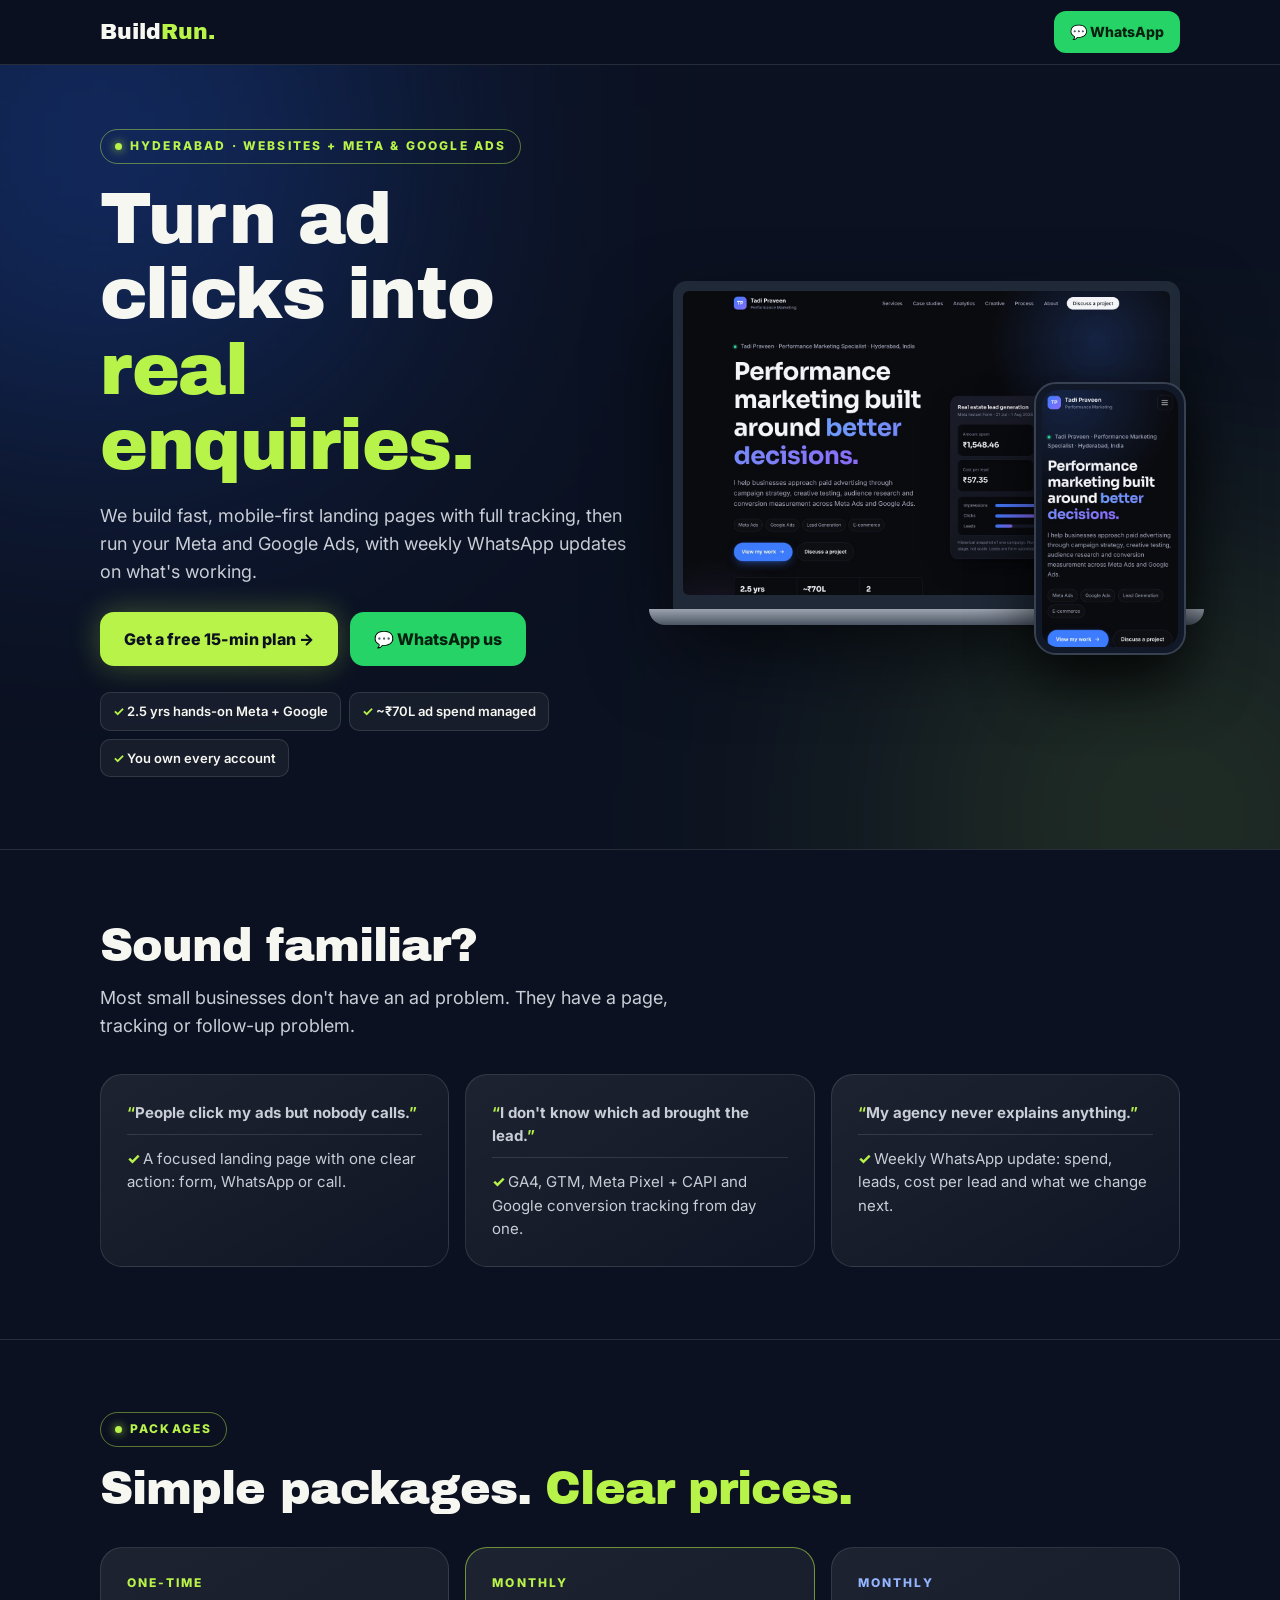
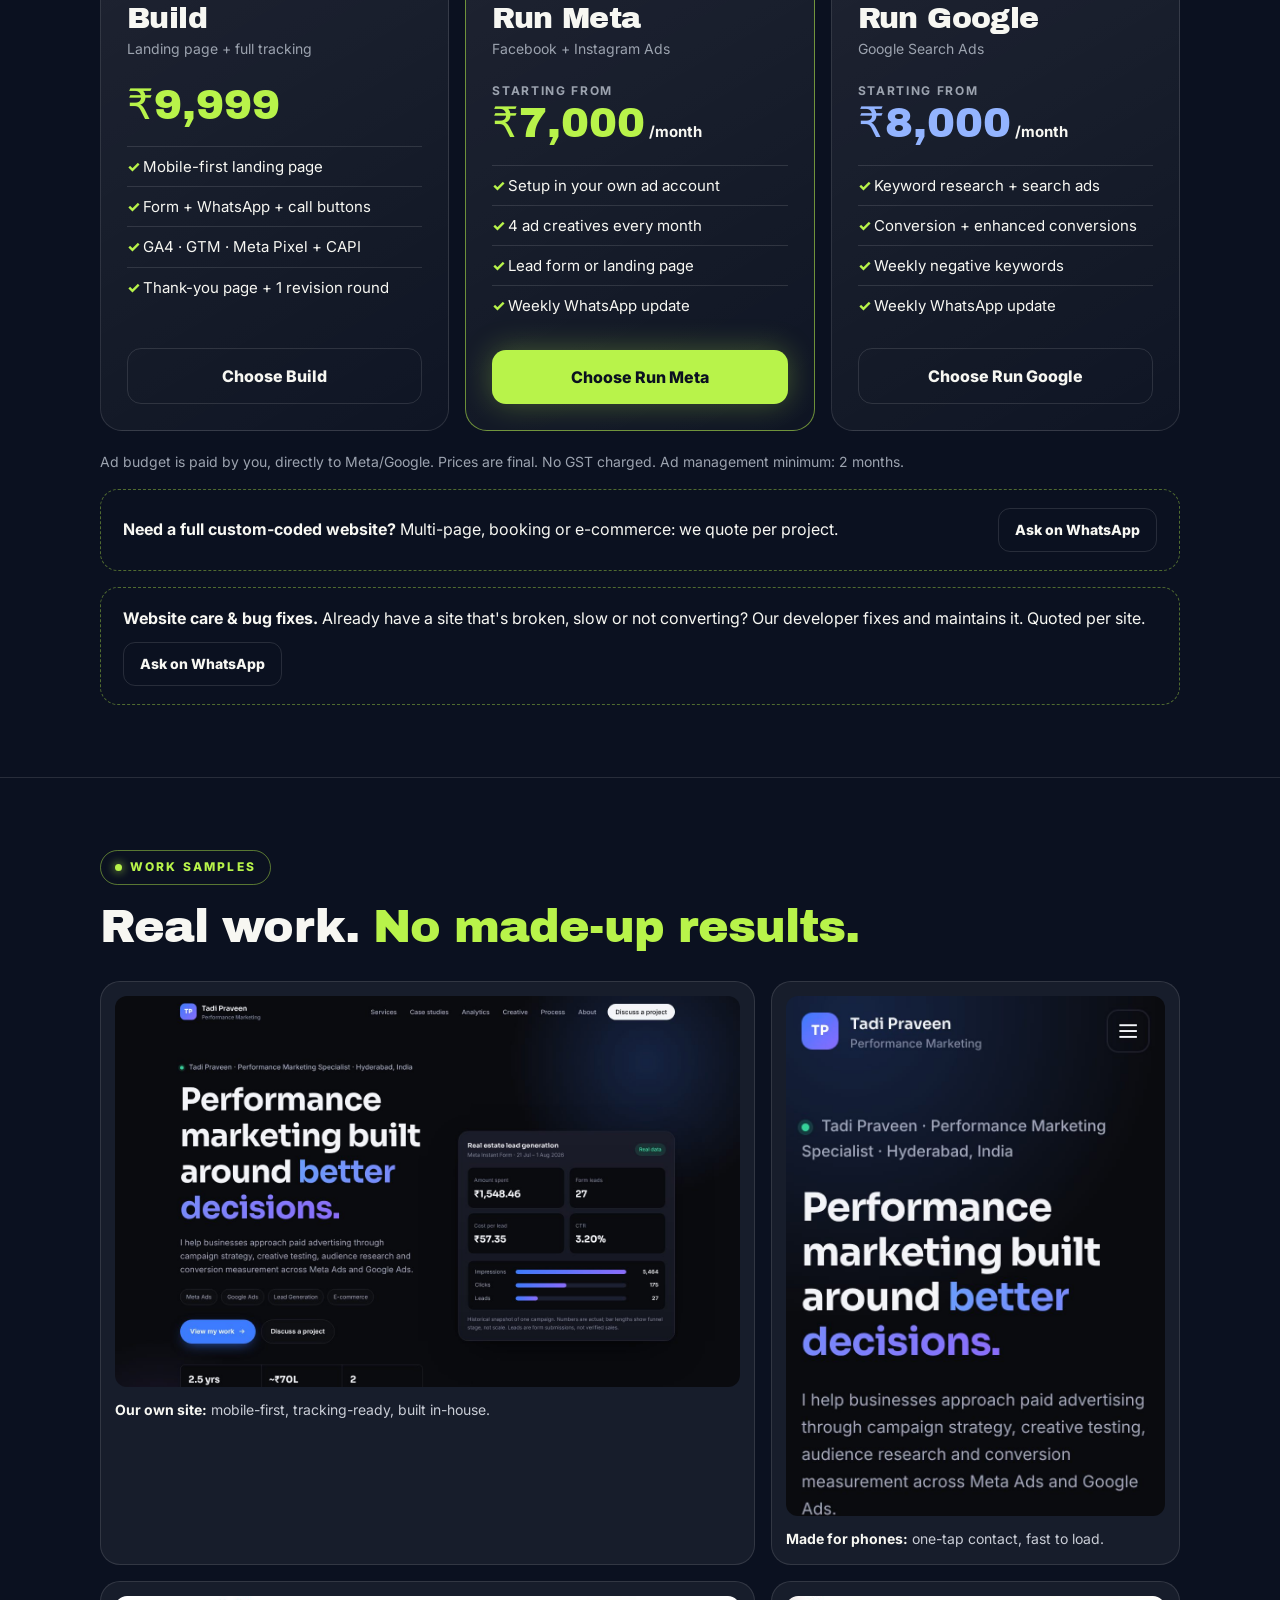
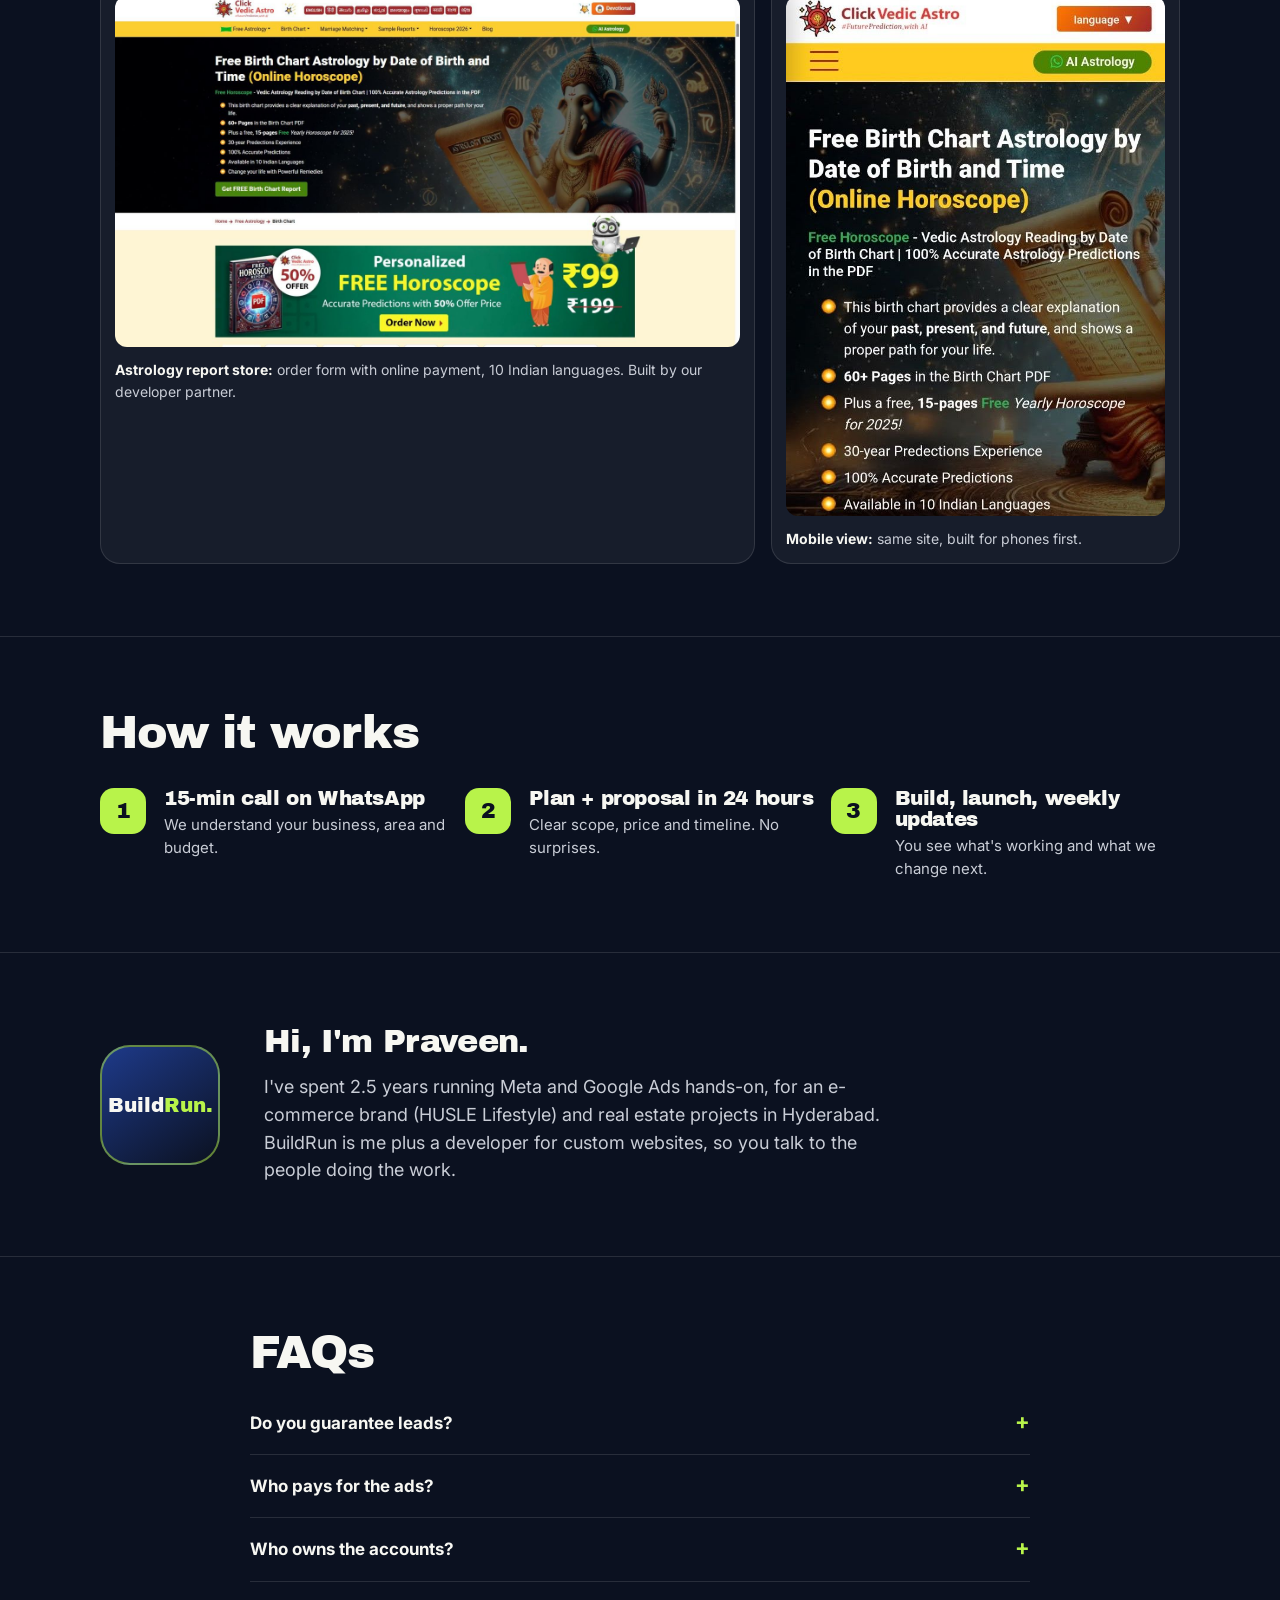
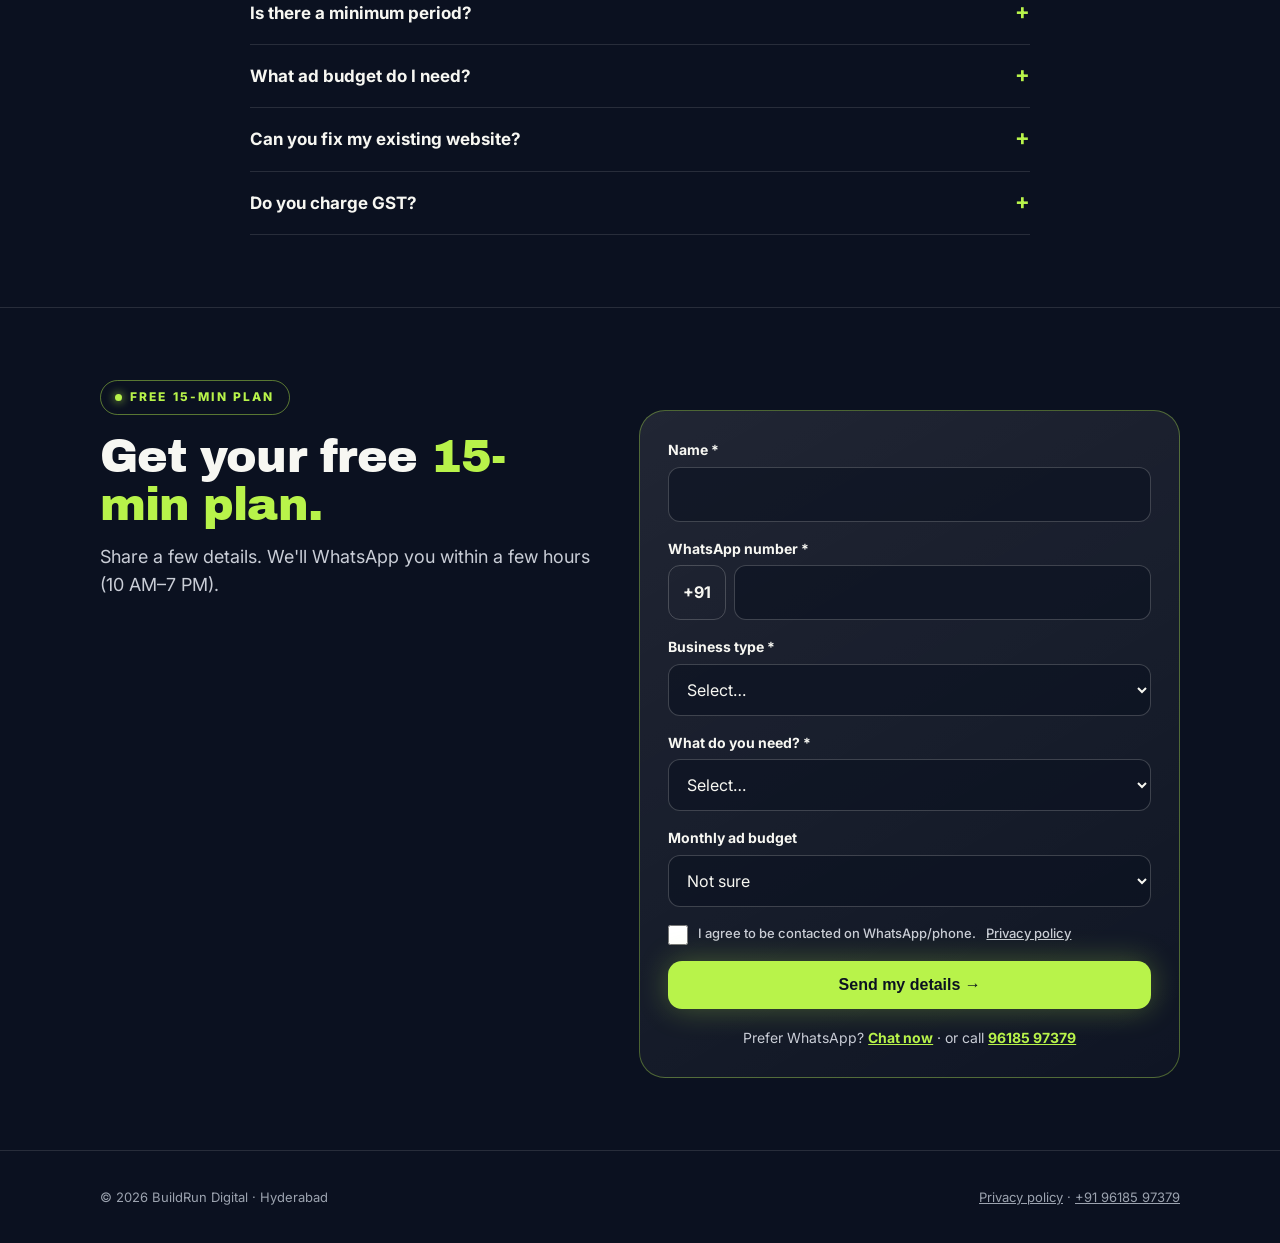
==== commit 6b614b02: "Add astrology site to work samples Co-Authored-By: Claude Opus 5.5 <noreply@anthropic.com> Claude-Se" ====
--- a/index.html
+++ b/index.html
@@ -99,6 +99,8 @@
  <div class="work">
   <figure><img src="assets/work-site-desktop.jpg" alt="Performance marketing portfolio website built in-house, desktop view" width="1440" height="900" loading="lazy"><figcaption><b>Our own site:</b> mobile-first, tracking-ready, built in-house.</figcaption></figure>
   <figure><img src="assets/work-site-mobile.jpg" alt="Same website on mobile" width="780" height="1688" loading="lazy" style="max-height:520px;object-fit:cover;object-position:top"><figcaption><b>Made for phones:</b> one-tap contact, fast to load.</figcaption></figure>
+  <figure><img src="assets/work-astro-desktop.jpg" alt="Astrology report website with online ordering, desktop view" width="1440" height="810" loading="lazy"><figcaption><b>Astrology report store:</b> order form with online payment, 10 Indian languages. Built by our developer partner.</figcaption></figure>
+  <figure><img src="assets/work-astro-mobile.jpg" alt="Same astrology website on mobile" width="640" height="1180" loading="lazy" style="max-height:520px;object-fit:cover;object-position:top"><figcaption><b>Mobile view:</b> same site, built for phones first.</figcaption></figure>
  </div>
  <!-- ADD LATER: friend's website mockups + redacted HUSLE / real estate ad screenshots -->
 </div></section>
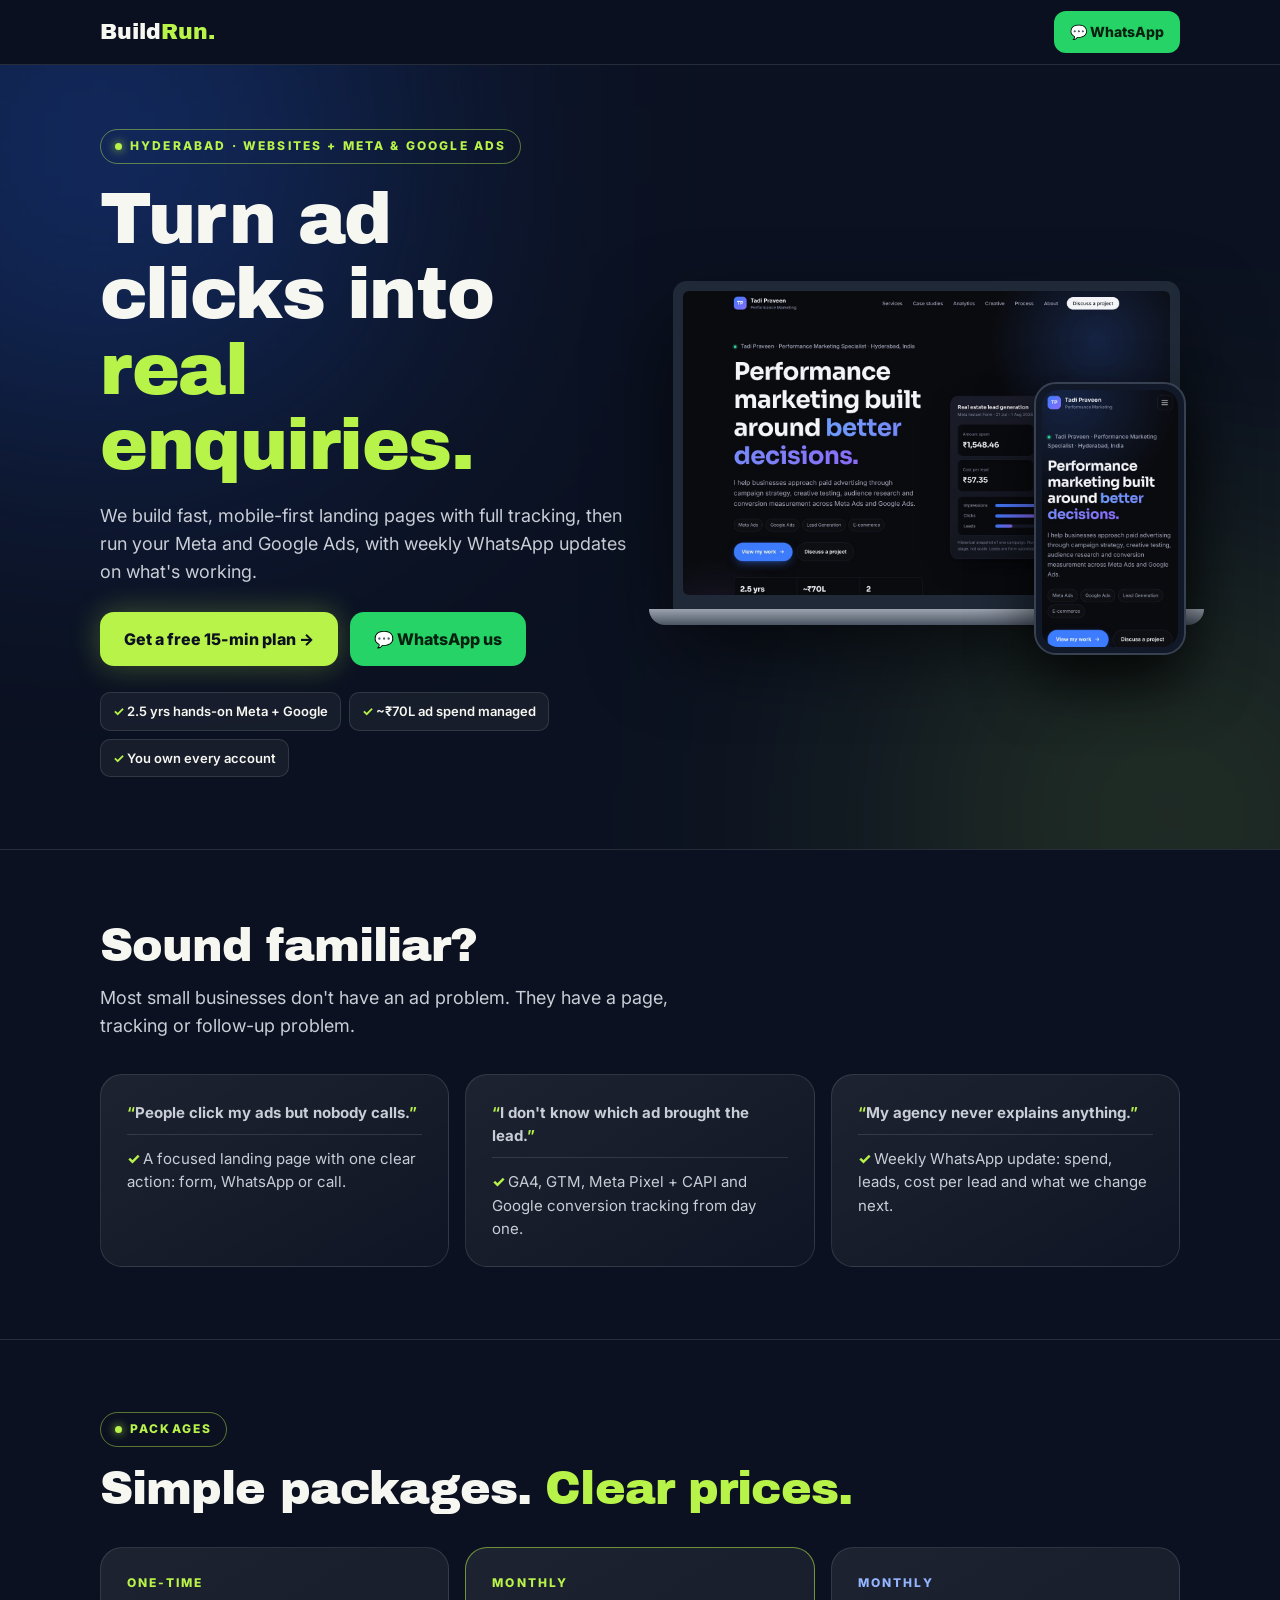
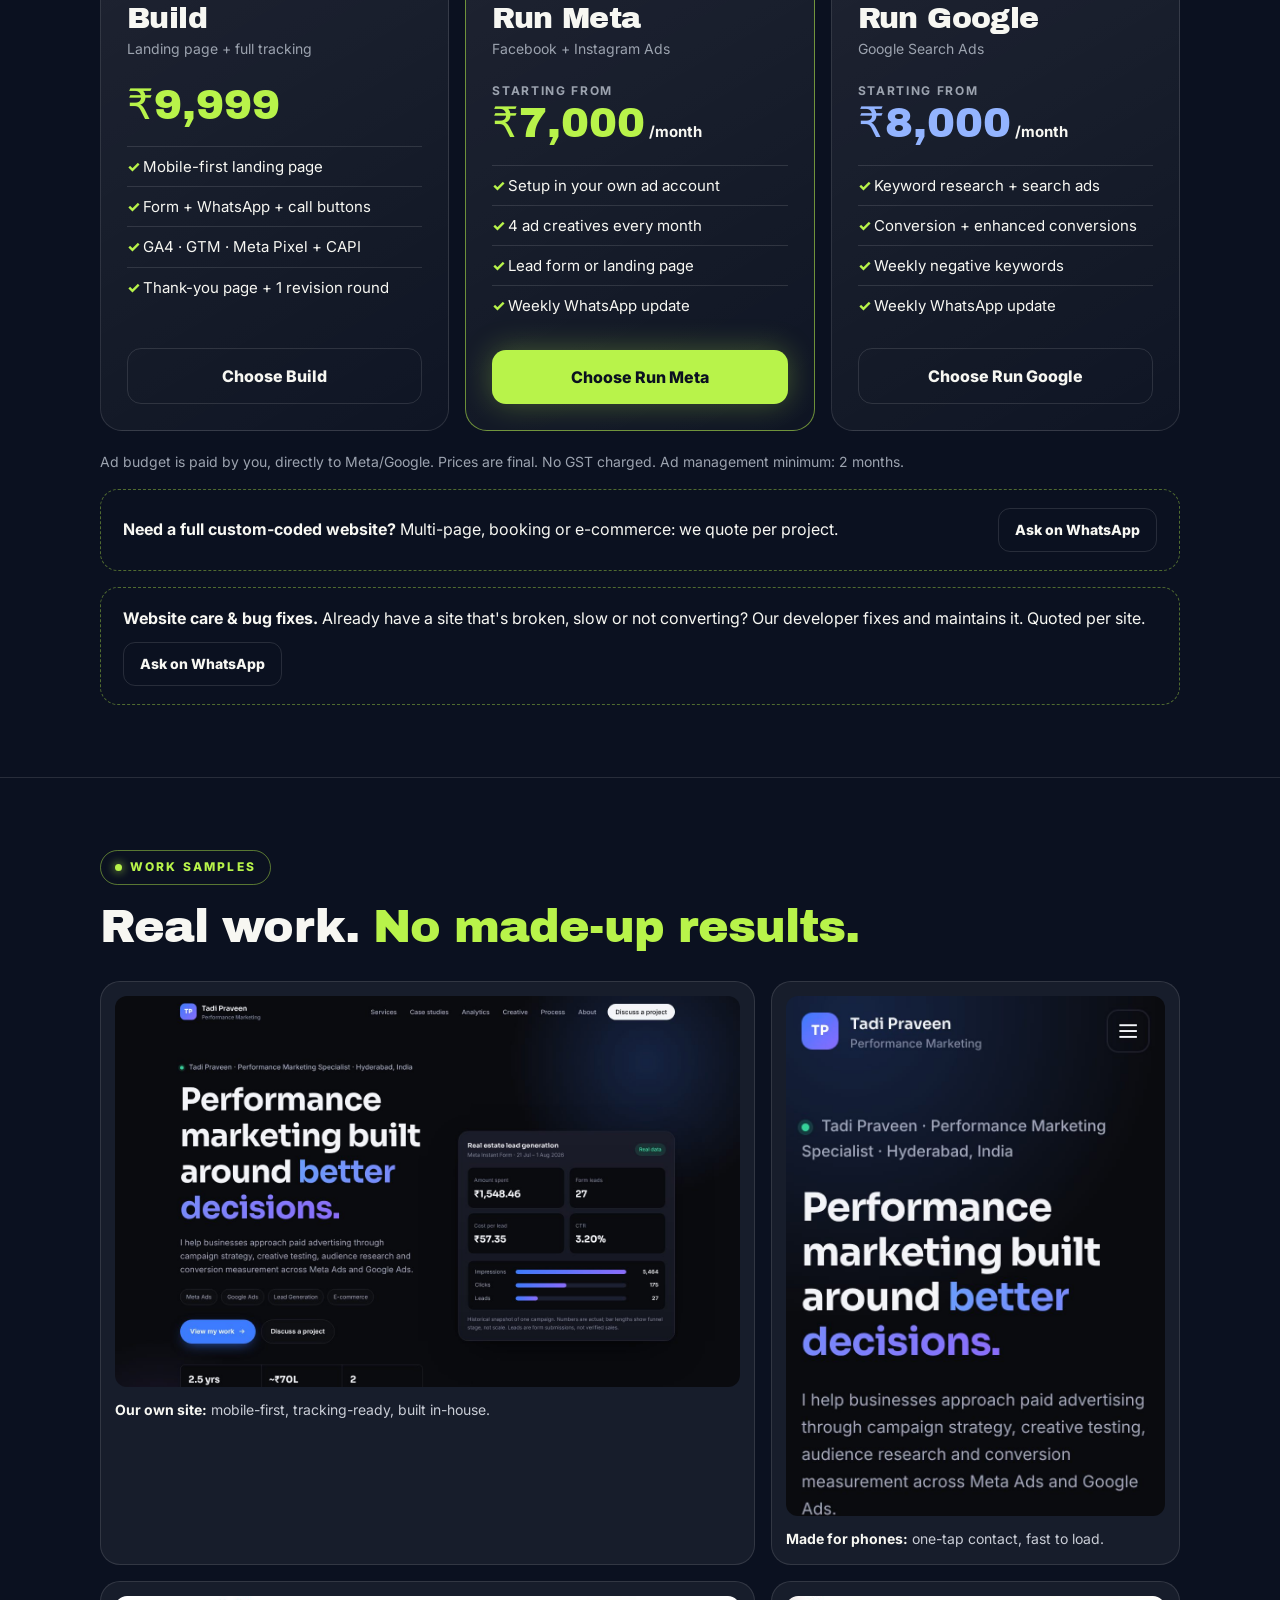
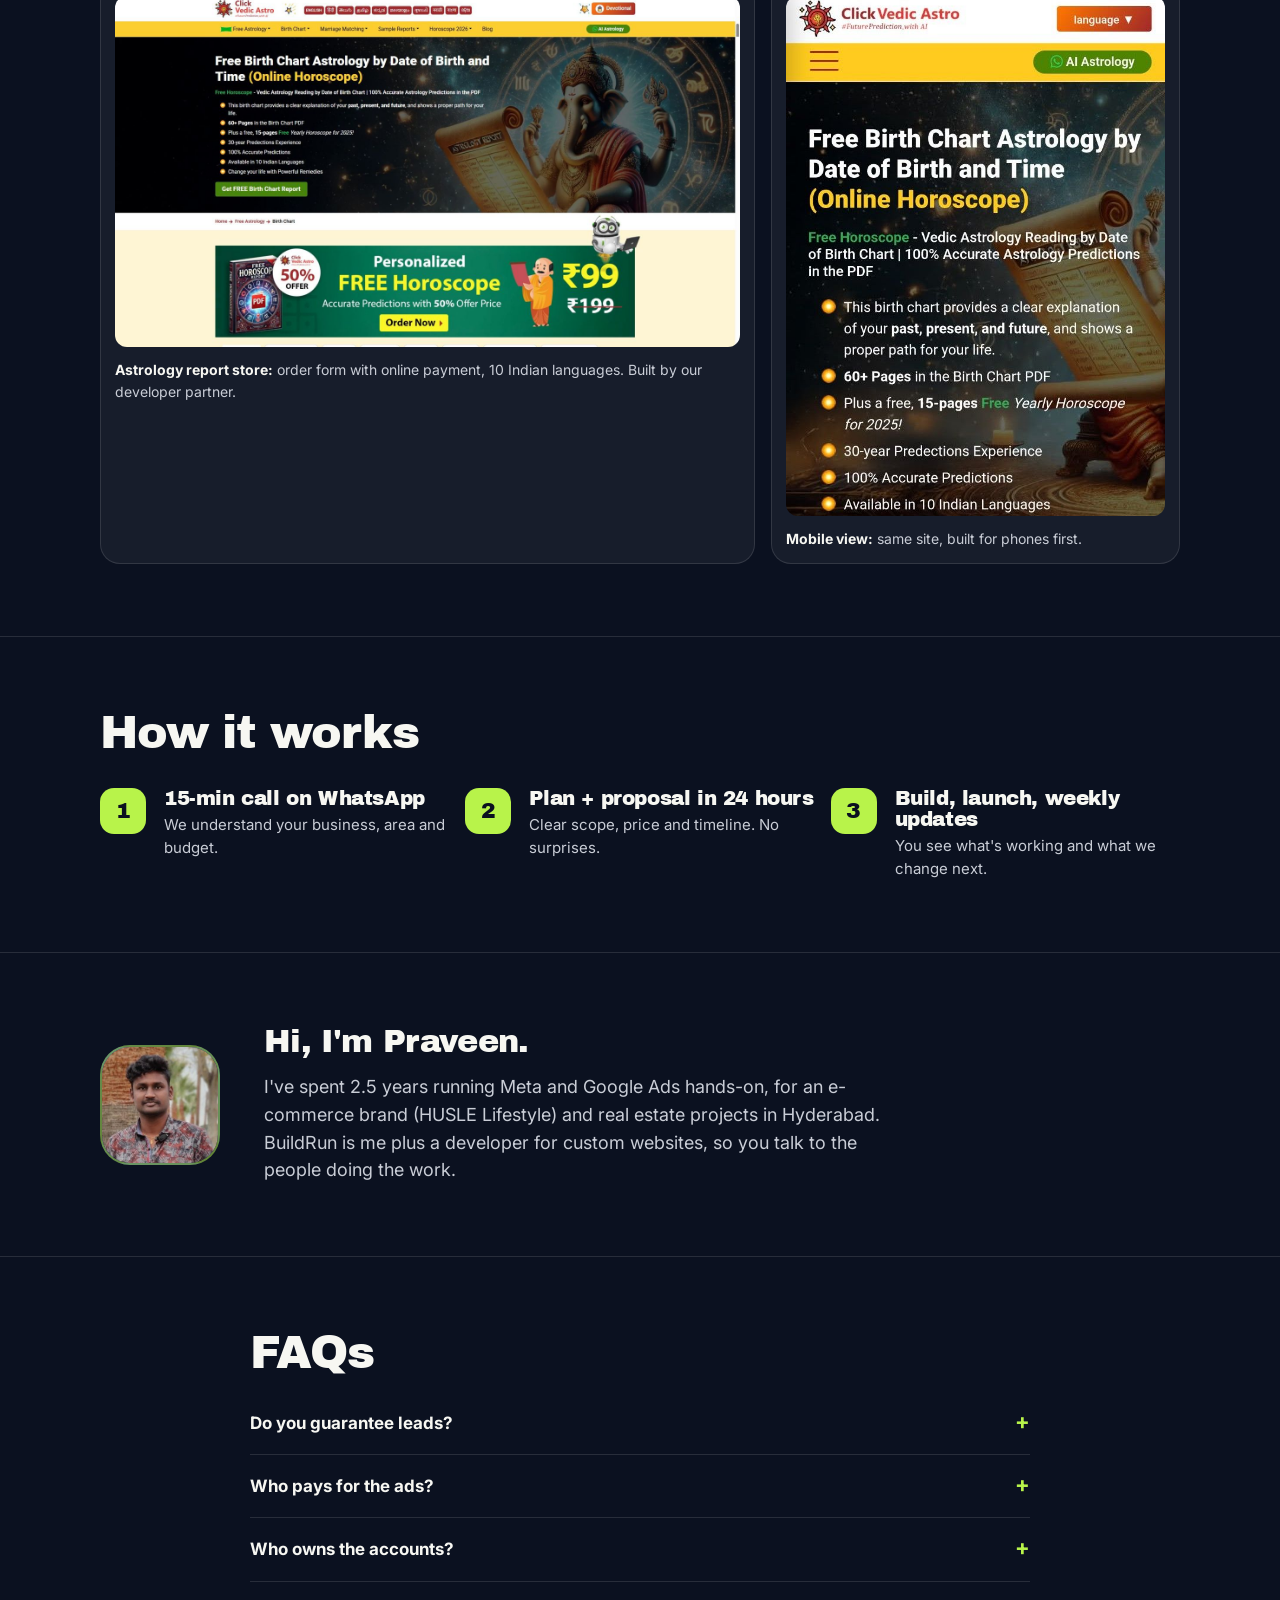
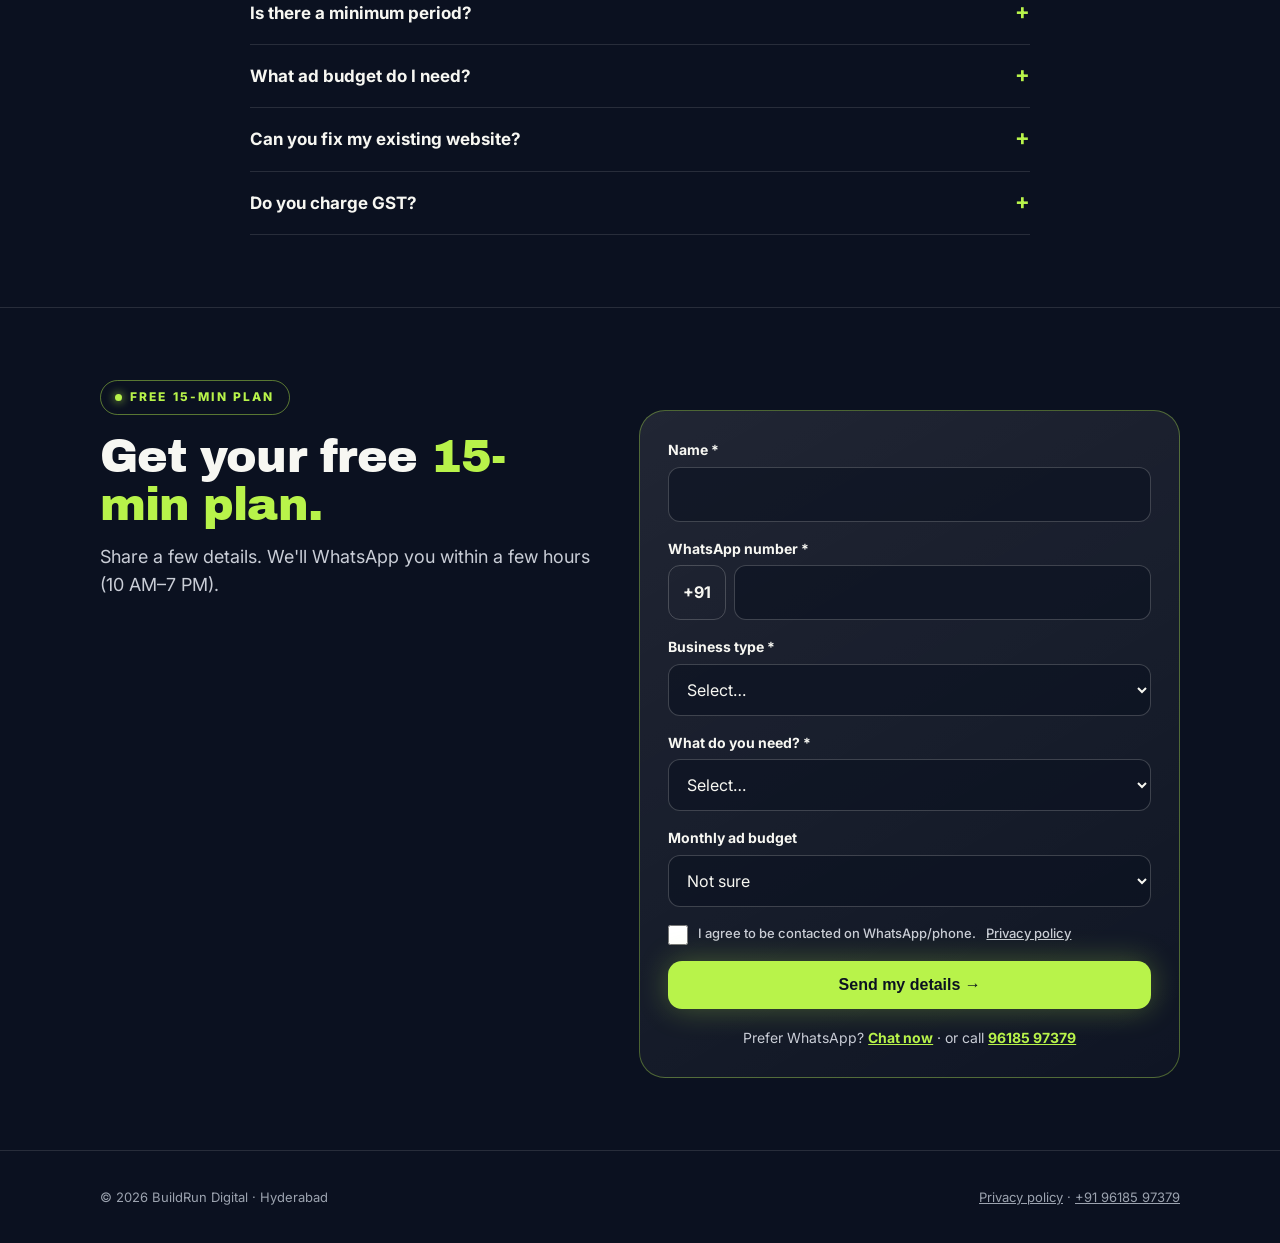
==== commit b1b3e78a: "Add founder photo to About section Co-Authored-By: Claude Opus 5.5 <noreply@anthropic.com> Claude-Se" ====
--- a/index.html
+++ b/index.html
@@ -117,7 +117,7 @@
 
 <!-- 6. ABOUT -->
 <section><div class="wrap about">
- <div class="avatar">Build<br><span>Run.</span></div><!-- REPLACE with founder photo when ready -->
+ <img class="avatar" src="assets/founder.jpg" alt="Tadi Praveen, founder of BuildRun Digital" width="120" height="120" style="object-fit:cover">
  <div>
   <h2 style="font-size:32px">Hi, I'm Praveen.</h2>
   <p class="lead">I've spent 2.5 years running Meta and Google Ads hands-on, for an e-commerce brand (HUSLE Lifestyle) and real estate projects in Hyderabad. BuildRun is me plus a developer for custom websites, so you talk to the people doing the work.</p>
